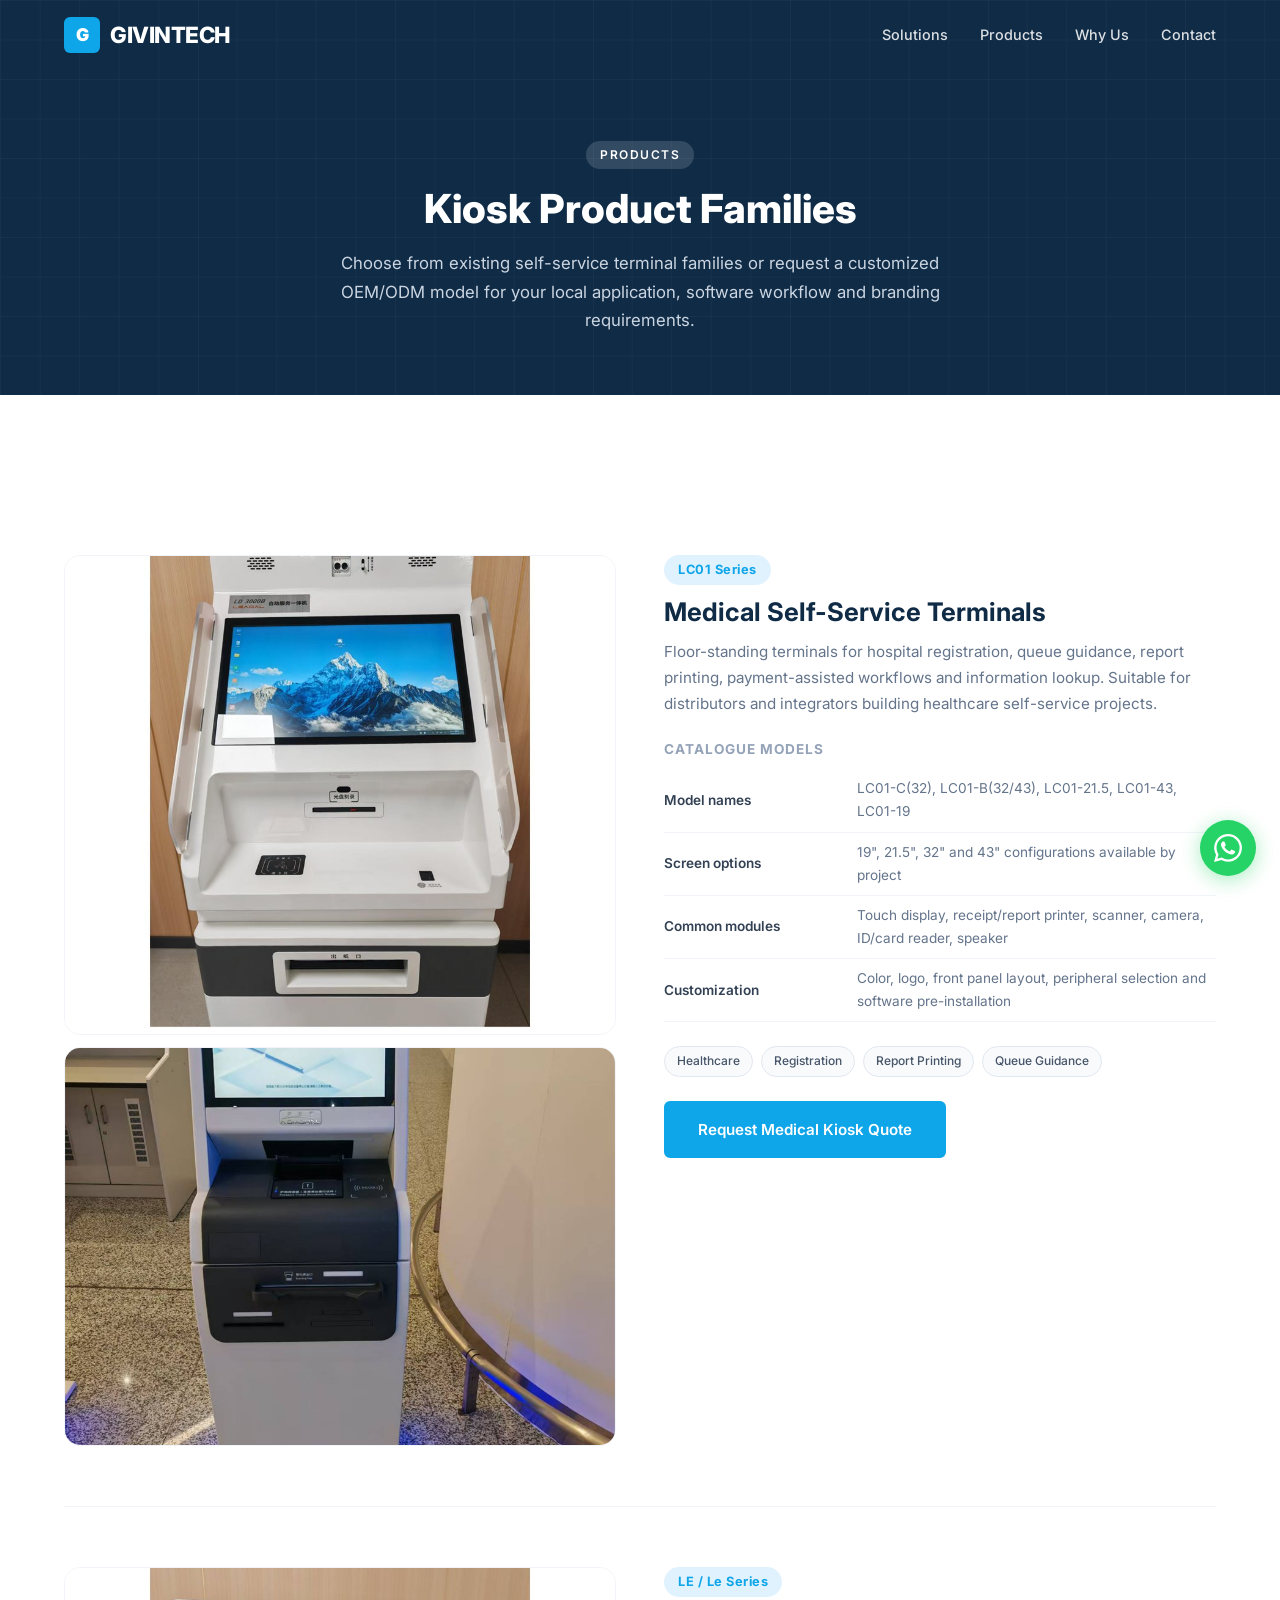
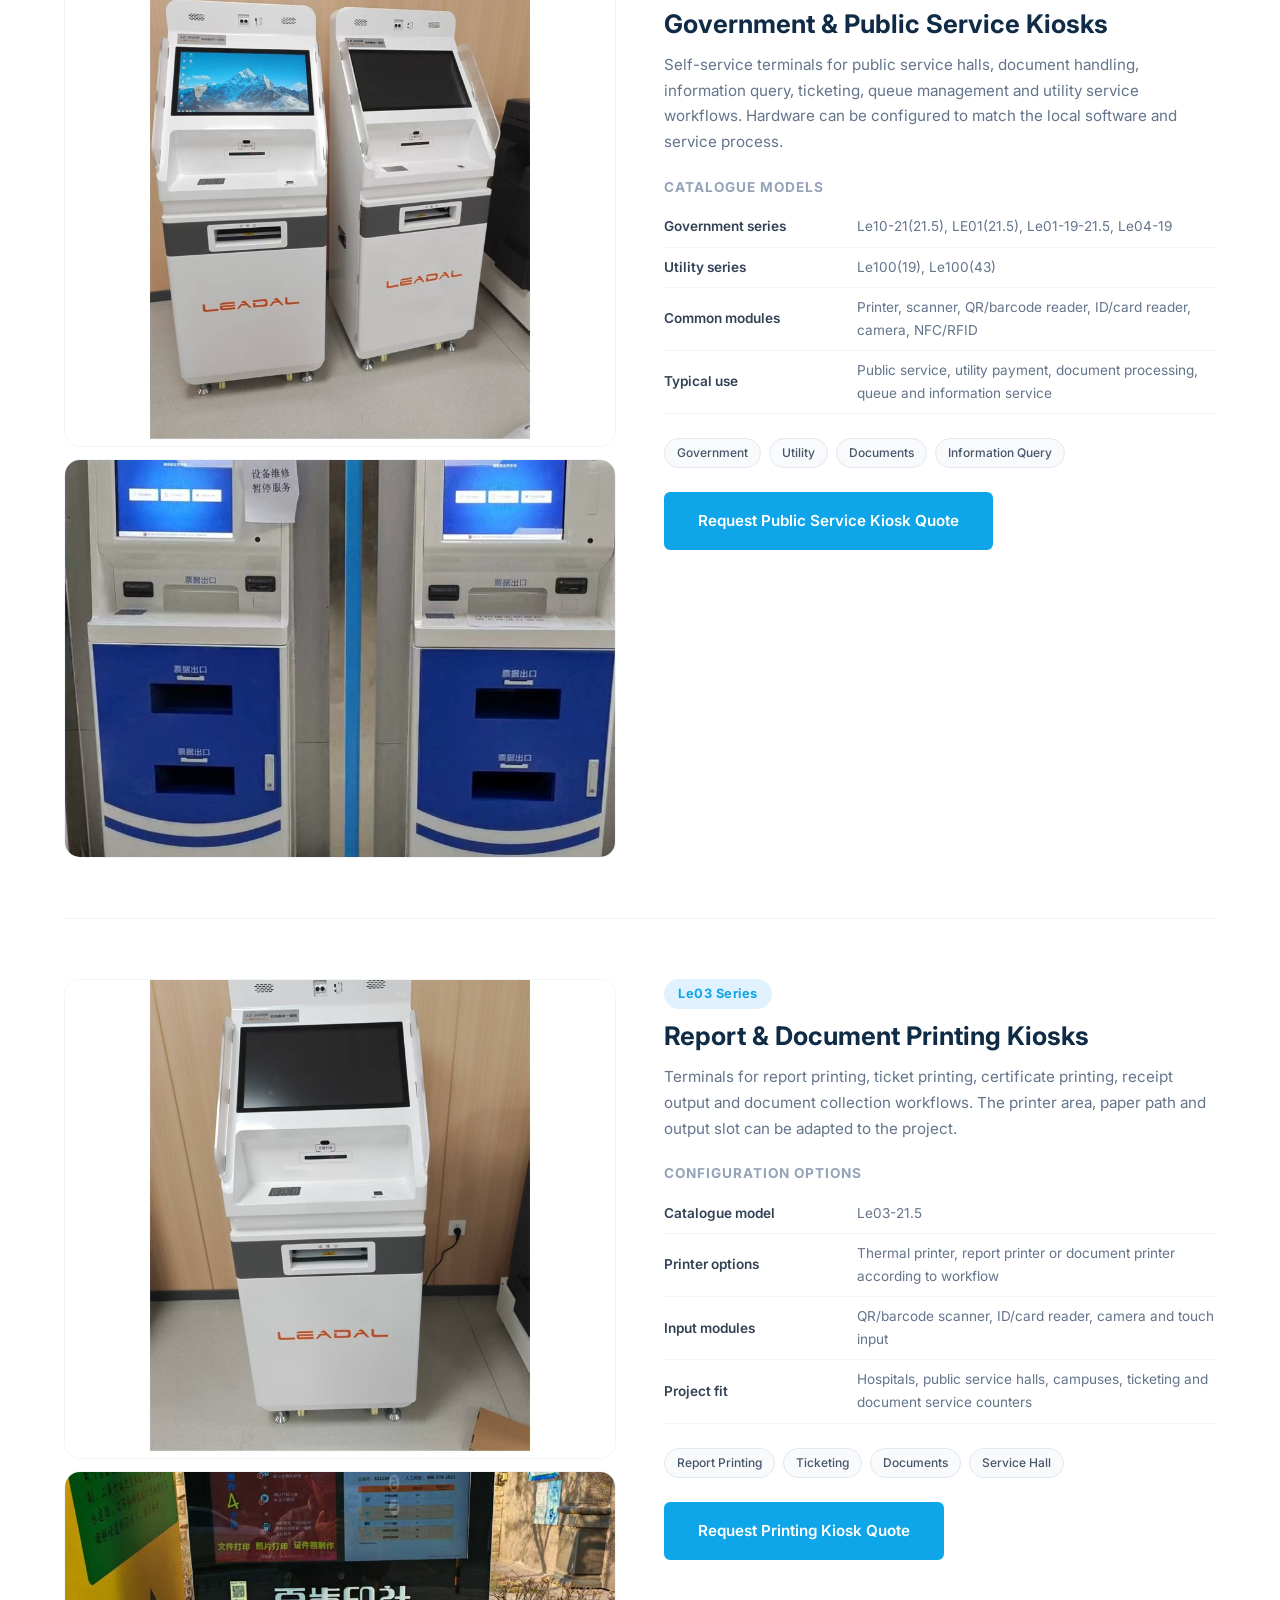
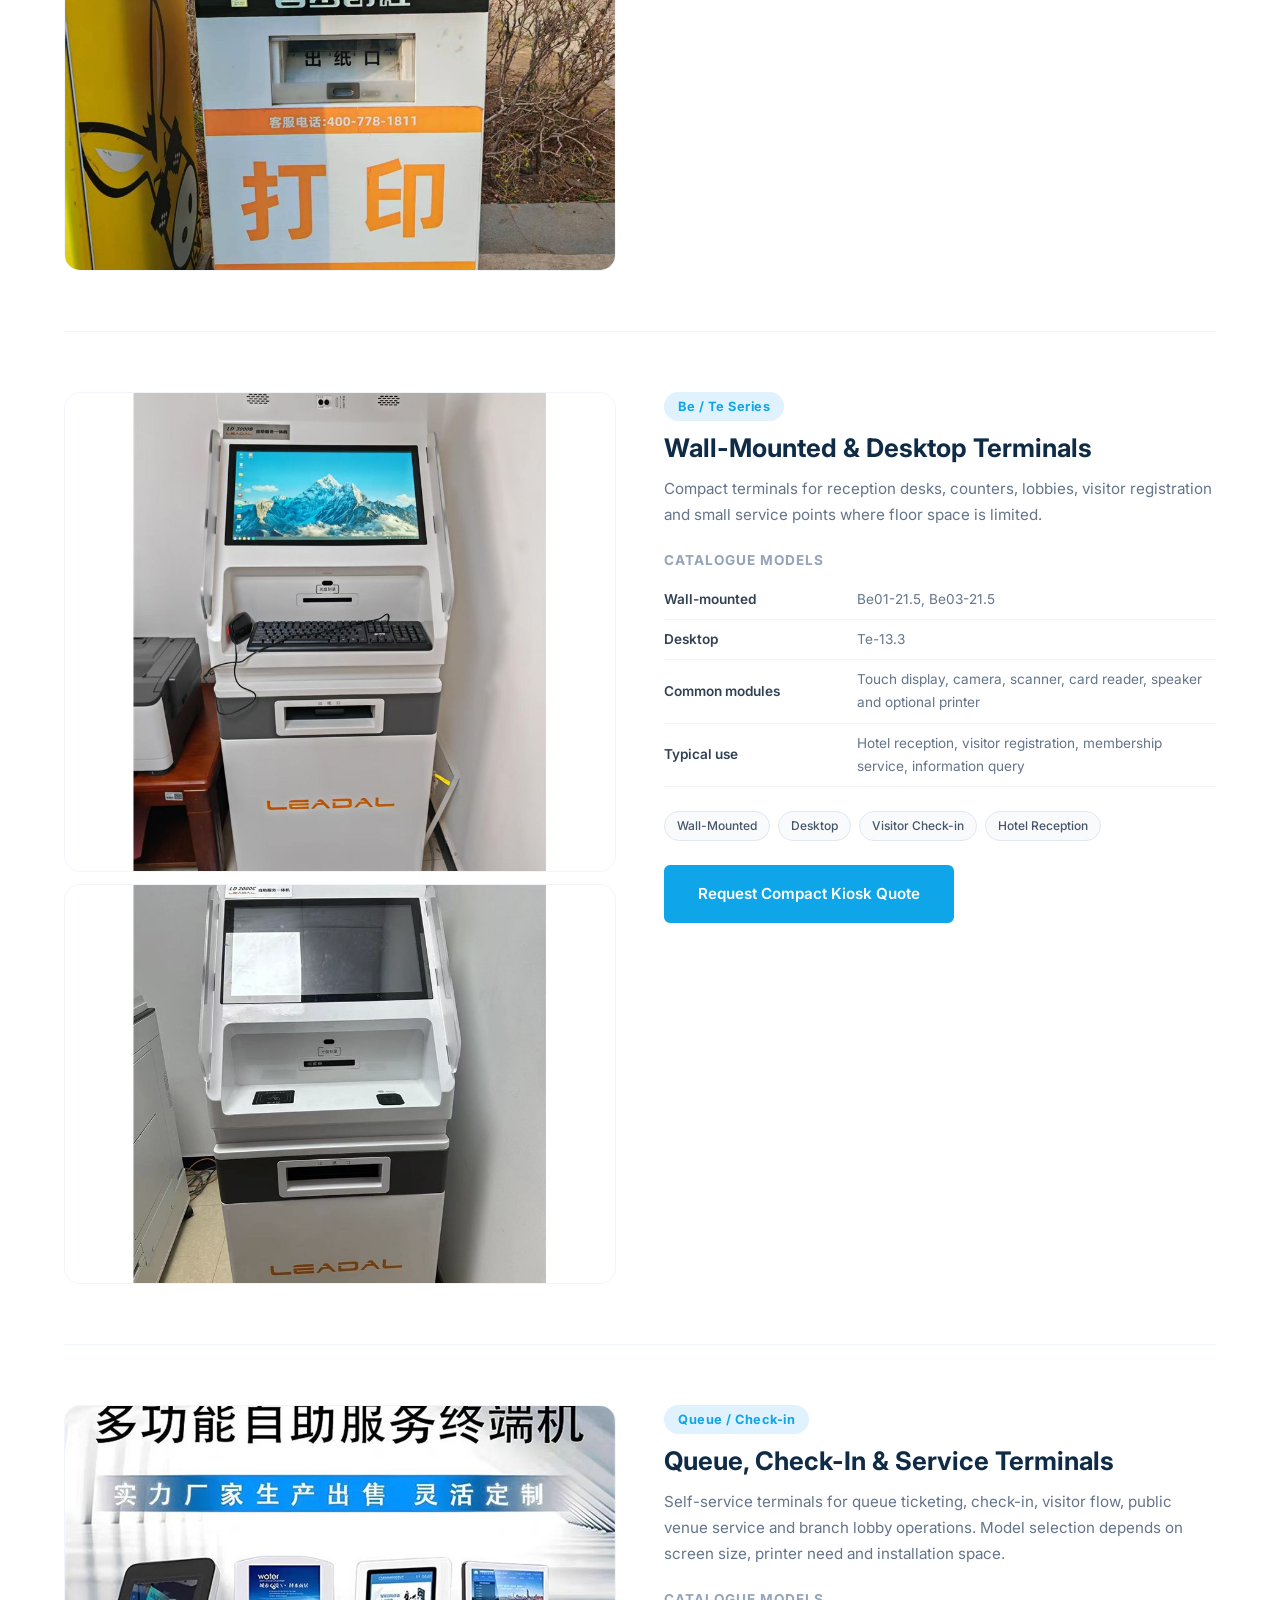
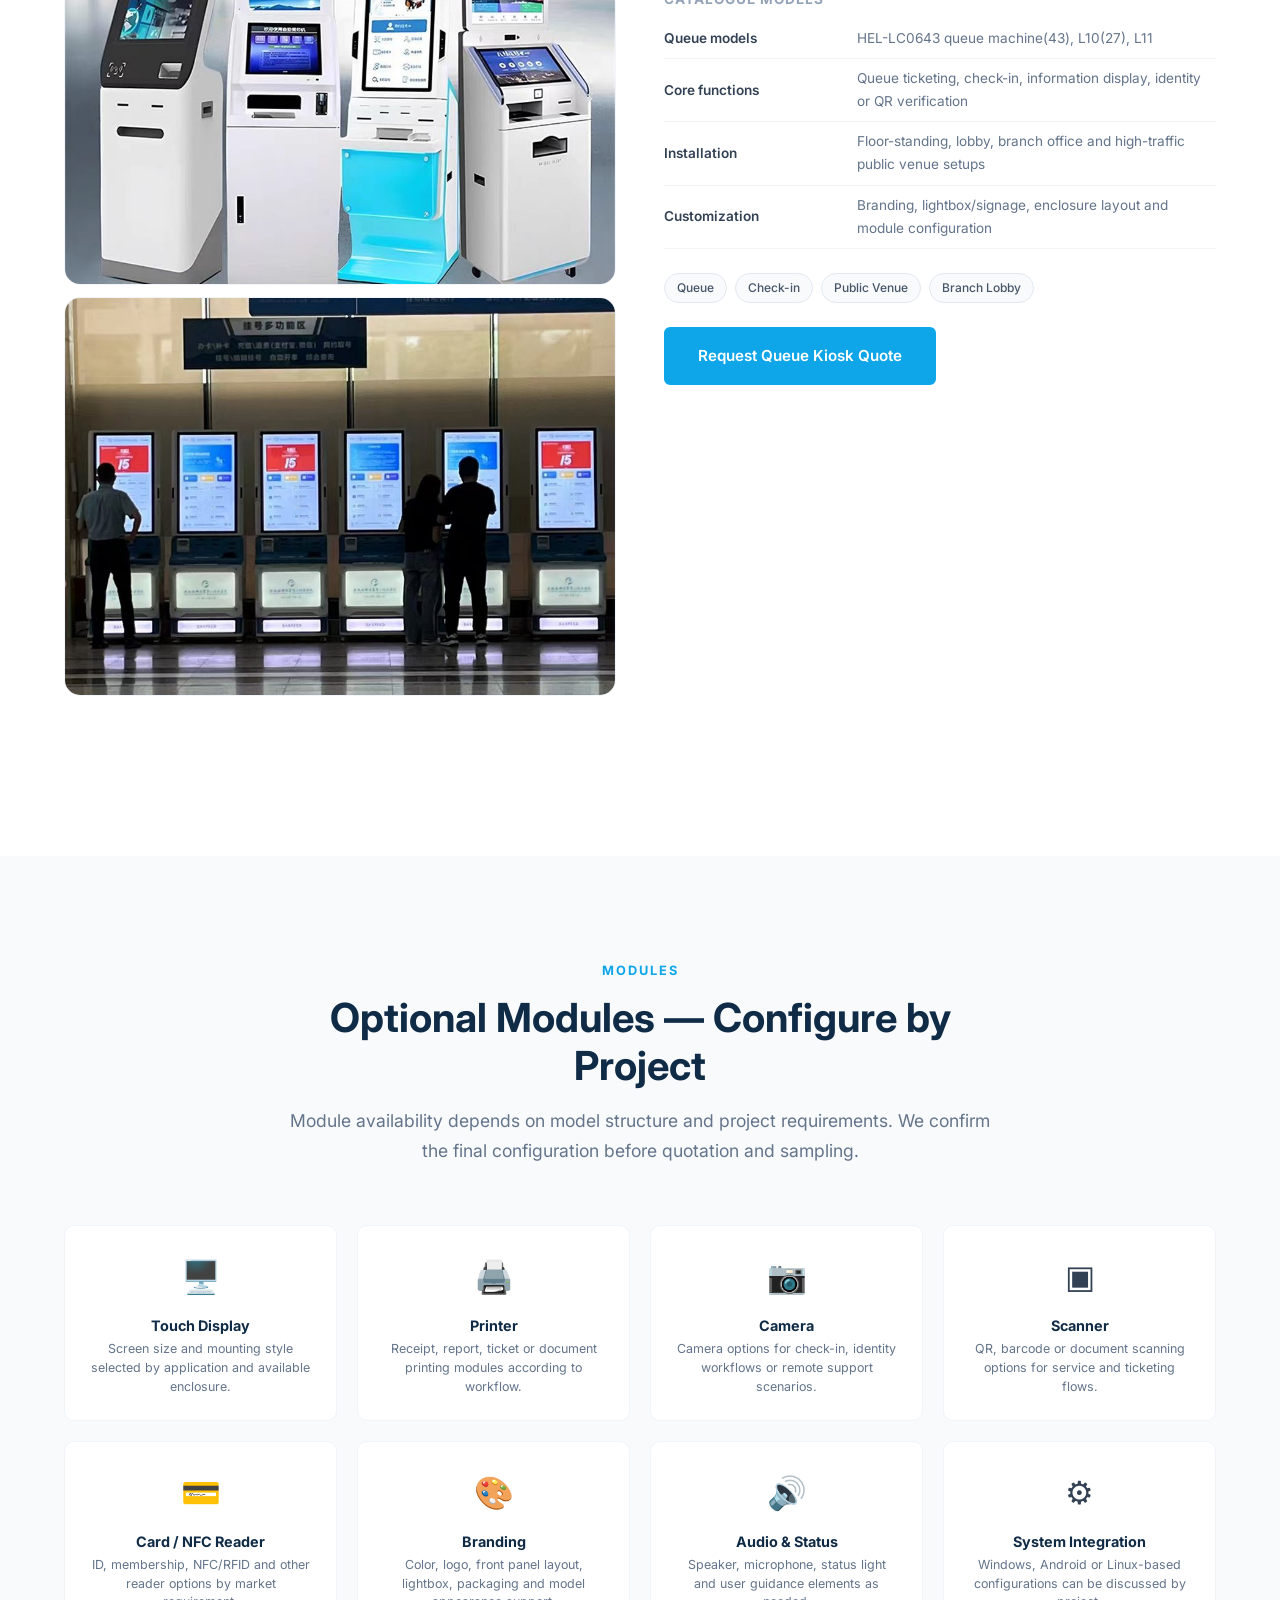
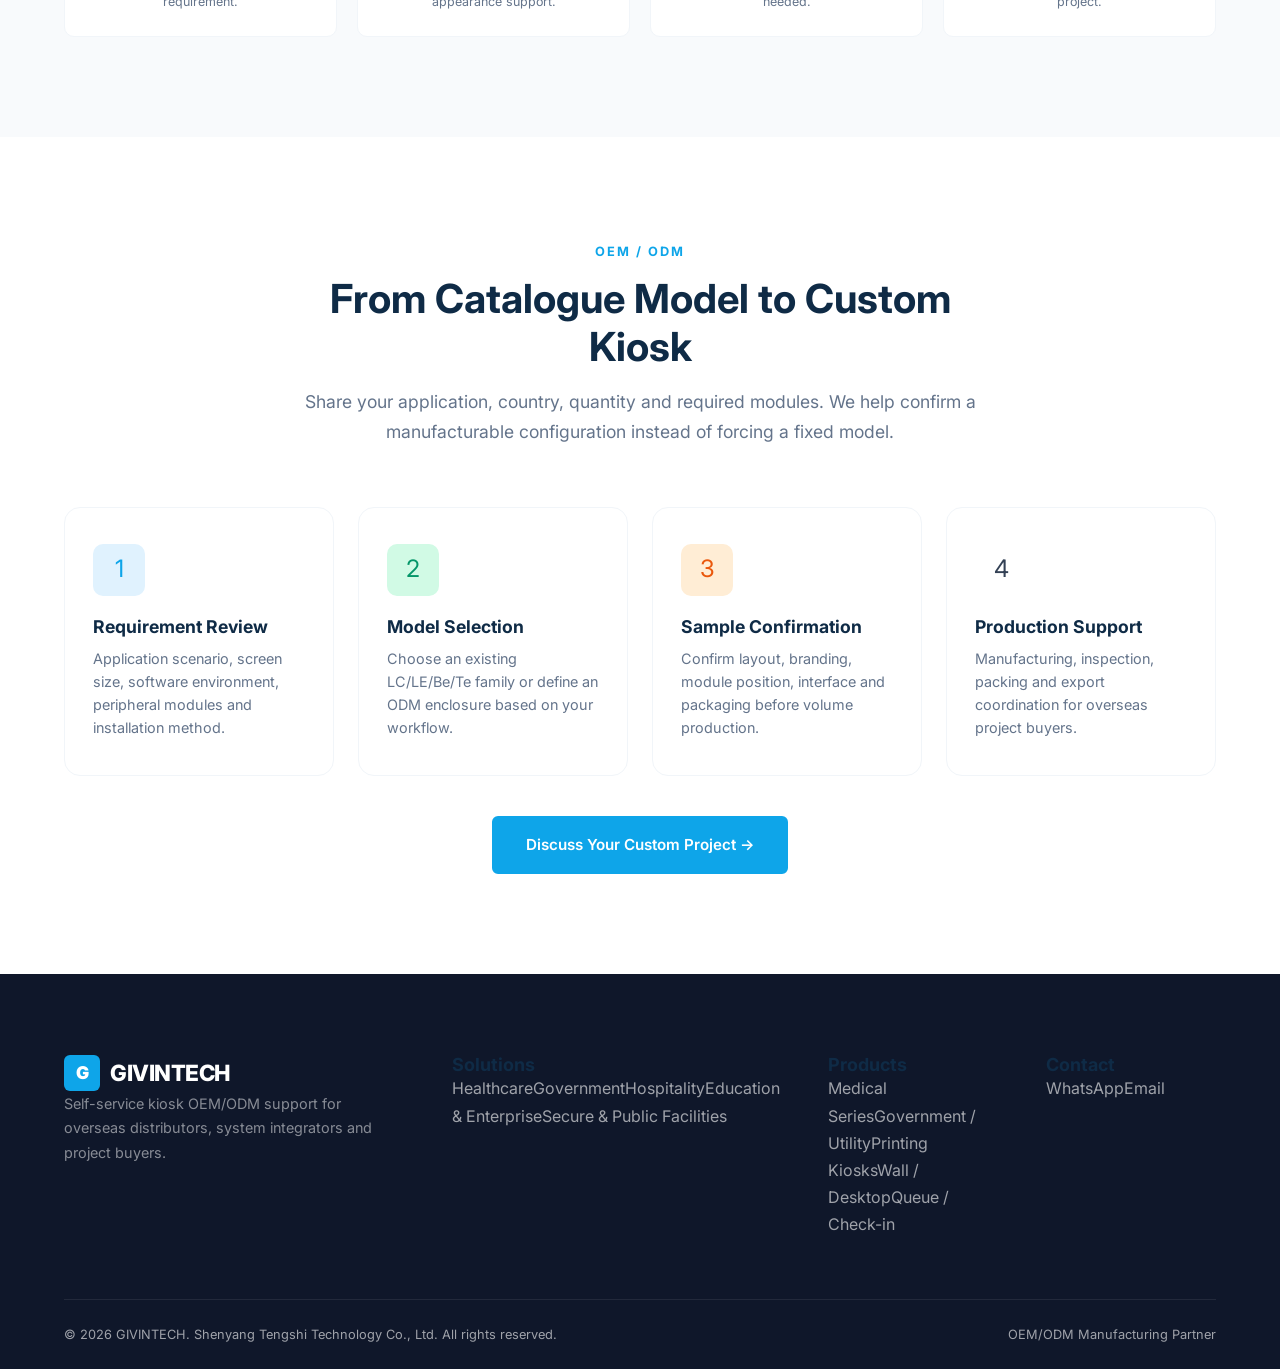
==== products.html @ 26c74320 "Revamp kiosk export website" ====
﻿<!DOCTYPE html>
<html lang="en">
<head>
  <meta charset="UTF-8">
  <meta name="viewport" content="width=device-width, initial-scale=1.0">
  <title>Products — Self-Service Kiosk OEM/ODM | GIVINTECH</title>
  <meta name="description" content="GIVINTECH self-service kiosk product families for medical, government service, hospitality, utility, wall-mounted, report printing, queue and desktop applications. OEM/ODM customization available.">
  <meta name="keywords" content="self-service kiosk manufacturer, OEM kiosk, ODM kiosk, medical kiosk, government kiosk, hotel kiosk, report printing kiosk, queue kiosk">
  <link rel="canonical" href="https://givintech.com/products.html">
  <link rel="preconnect" href="https://fonts.googleapis.com">
  <link rel="preconnect" href="https://fonts.gstatic.com" crossorigin>
  <link href="https://fonts.googleapis.com/css2?family=Inter:wght@400;500;600;700;800;900&display=swap" rel="stylesheet">
  <link rel="stylesheet" href="css/style.css">
  <link rel="icon" type="image/svg+xml" href="data:image/svg+xml,<svg xmlns='http://www.w3.org/2000/svg' viewBox='0 0 32 32'><rect width='32' height='32' rx='6' fill='%230ea5e9'/><text x='50%25' y='55%25' dominant-baseline='middle' text-anchor='middle' fill='white' font-family='Arial' font-weight='900' font-size='18'>G</text></svg>">
</head>
<body>

  <nav class="navbar scrolled">
    <div class="container">
      <a href="./" class="navbar-logo"><div class="logo-icon">G</div>GIVINTECH</a>
      <div class="navbar-menu">
        <a href="./#solutions">Solutions</a>
        <a href="./products.html" class="active">Products</a>
        <a href="./#why">Why Us</a>
        <a href="./#contact">Contact</a>
      </div>
      <div class="navbar-toggle"><span></span><span></span><span></span></div>
    </div>
  </nav>

  <section class="page-hero">
    <div class="container">
      <span class="label">Products</span>
      <h1>Kiosk Product Families</h1>
      <p>Choose from existing self-service terminal families or request a customized OEM/ODM model for your local application, software workflow and branding requirements.</p>
    </div>
  </section>

  <section class="section">
    <div class="container">

      <div class="product-detail" id="medical-series">
        <div class="product-detail-gallery">
          <img src="images/prepared/product-lc01-terminal.jpg" alt="LC01 medical self-service kiosk terminal">
          <img src="images/prepared/case-hospital-service.jpg" alt="Hospital self-service kiosk application">
        </div>
        <div class="product-detail-info">
          <div class="product-detail-model">LC01 Series</div>
          <h2>Medical Self-Service Terminals</h2>
          <p class="product-detail-desc">Floor-standing terminals for hospital registration, queue guidance, report printing, payment-assisted workflows and information lookup. Suitable for distributors and integrators building healthcare self-service projects.</p>
          <div class="product-detail-specs">
            <h4>Catalogue models</h4>
            <table><tbody>
              <tr><td>Model names</td><td>LC01-C(32), LC01-B(32/43), LC01-21.5, LC01-43, LC01-19</td></tr>
              <tr><td>Screen options</td><td>19", 21.5", 32" and 43" configurations available by project</td></tr>
              <tr><td>Common modules</td><td>Touch display, receipt/report printer, scanner, camera, ID/card reader, speaker</td></tr>
              <tr><td>Customization</td><td>Color, logo, front panel layout, peripheral selection and software pre-installation</td></tr>
            </tbody></table>
          </div>
          <div class="product-detail-tags"><span>Healthcare</span><span>Registration</span><span>Report Printing</span><span>Queue Guidance</span></div>
          <a href="./#contact" class="btn btn-primary">Request Medical Kiosk Quote</a>
        </div>
      </div>

      <div class="product-detail" id="government-series">
        <div class="product-detail-gallery">
          <img src="images/prepared/product-floor-kiosk-dual.jpg" alt="Government and public service kiosk terminals">
          <img src="images/prepared/case-public-service.jpg" alt="Public service self-service terminal">
        </div>
        <div class="product-detail-info">
          <div class="product-detail-model">LE / Le Series</div>
          <h2>Government & Public Service Kiosks</h2>
          <p class="product-detail-desc">Self-service terminals for public service halls, document handling, information query, ticketing, queue management and utility service workflows. Hardware can be configured to match the local software and service process.</p>
          <div class="product-detail-specs">
            <h4>Catalogue models</h4>
            <table><tbody>
              <tr><td>Government series</td><td>Le10-21(21.5), LE01(21.5), Le01-19-21.5, Le04-19</td></tr>
              <tr><td>Utility series</td><td>Le100(19), Le100(43)</td></tr>
              <tr><td>Common modules</td><td>Printer, scanner, QR/barcode reader, ID/card reader, camera, NFC/RFID</td></tr>
              <tr><td>Typical use</td><td>Public service, utility payment, document processing, queue and information service</td></tr>
            </tbody></table>
          </div>
          <div class="product-detail-tags"><span>Government</span><span>Utility</span><span>Documents</span><span>Information Query</span></div>
          <a href="./#contact" class="btn btn-primary">Request Public Service Kiosk Quote</a>
        </div>
      </div>

      <div class="product-detail" id="printing-series">
        <div class="product-detail-gallery">
          <img src="images/prepared/product-printer-terminal.jpg" alt="Report printing self-service terminal">
          <img src="images/prepared/case-printing-terminal.jpg" alt="Printing kiosk installed in service area">
        </div>
        <div class="product-detail-info">
          <div class="product-detail-model">Le03 Series</div>
          <h2>Report & Document Printing Kiosks</h2>
          <p class="product-detail-desc">Terminals for report printing, ticket printing, certificate printing, receipt output and document collection workflows. The printer area, paper path and output slot can be adapted to the project.</p>
          <div class="product-detail-specs">
            <h4>Configuration options</h4>
            <table><tbody>
              <tr><td>Catalogue model</td><td>Le03-21.5</td></tr>
              <tr><td>Printer options</td><td>Thermal printer, report printer or document printer according to workflow</td></tr>
              <tr><td>Input modules</td><td>QR/barcode scanner, ID/card reader, camera and touch input</td></tr>
              <tr><td>Project fit</td><td>Hospitals, public service halls, campuses, ticketing and document service counters</td></tr>
            </tbody></table>
          </div>
          <div class="product-detail-tags"><span>Report Printing</span><span>Ticketing</span><span>Documents</span><span>Service Hall</span></div>
          <a href="./#contact" class="btn btn-primary">Request Printing Kiosk Quote</a>
        </div>
      </div>

      <div class="product-detail" id="wall-desktop-series">
        <div class="product-detail-gallery">
          <img src="images/prepared/product-counter-service.jpg" alt="Countertop self-service kiosk terminal">
          <img src="images/prepared/product-desktop-kiosk.jpg" alt="Desktop self-service kiosk terminal">
        </div>
        <div class="product-detail-info">
          <div class="product-detail-model">Be / Te Series</div>
          <h2>Wall-Mounted & Desktop Terminals</h2>
          <p class="product-detail-desc">Compact terminals for reception desks, counters, lobbies, visitor registration and small service points where floor space is limited.</p>
          <div class="product-detail-specs">
            <h4>Catalogue models</h4>
            <table><tbody>
              <tr><td>Wall-mounted</td><td>Be01-21.5, Be03-21.5</td></tr>
              <tr><td>Desktop</td><td>Te-13.3</td></tr>
              <tr><td>Common modules</td><td>Touch display, camera, scanner, card reader, speaker and optional printer</td></tr>
              <tr><td>Typical use</td><td>Hotel reception, visitor registration, membership service, information query</td></tr>
            </tbody></table>
          </div>
          <div class="product-detail-tags"><span>Wall-Mounted</span><span>Desktop</span><span>Visitor Check-in</span><span>Hotel Reception</span></div>
          <a href="./#contact" class="btn btn-primary">Request Compact Kiosk Quote</a>
        </div>
      </div>

      <div class="product-detail" id="queue-series">
        <div class="product-detail-gallery">
          <img src="images/prepared/product-service-terminal-lineup.jpg" alt="Queue and check-in kiosk lineup">
          <img src="images/prepared/case-station-kiosks.jpg" alt="Multiple kiosks installed in public venue">
        </div>
        <div class="product-detail-info">
          <div class="product-detail-model">Queue / Check-in</div>
          <h2>Queue, Check-In & Service Terminals</h2>
          <p class="product-detail-desc">Self-service terminals for queue ticketing, check-in, visitor flow, public venue service and branch lobby operations. Model selection depends on screen size, printer need and installation space.</p>
          <div class="product-detail-specs">
            <h4>Catalogue models</h4>
            <table><tbody>
              <tr><td>Queue models</td><td>HEL-LC0643 queue machine(43), L10(27), L11</td></tr>
              <tr><td>Core functions</td><td>Queue ticketing, check-in, information display, identity or QR verification</td></tr>
              <tr><td>Installation</td><td>Floor-standing, lobby, branch office and high-traffic public venue setups</td></tr>
              <tr><td>Customization</td><td>Branding, lightbox/signage, enclosure layout and module configuration</td></tr>
            </tbody></table>
          </div>
          <div class="product-detail-tags"><span>Queue</span><span>Check-in</span><span>Public Venue</span><span>Branch Lobby</span></div>
          <a href="./#contact" class="btn btn-primary">Request Queue Kiosk Quote</a>
        </div>
      </div>

    </div>
  </section>

  <section class="section" style="background: var(--gray-50);">
    <div class="container">
      <div class="section-header">
        <span class="label">Modules</span>
        <h2>Optional Modules — Configure by Project</h2>
        <p>Module availability depends on model structure and project requirements. We confirm the final configuration before quotation and sampling.</p>
      </div>
      <div class="module-grid">
        <div class="module-card"><div class="module-card-icon">🖥️</div><h4>Touch Display</h4><p>Screen size and mounting style selected by application and available enclosure.</p></div>
        <div class="module-card"><div class="module-card-icon">🖨️</div><h4>Printer</h4><p>Receipt, report, ticket or document printing modules according to workflow.</p></div>
        <div class="module-card"><div class="module-card-icon">📷</div><h4>Camera</h4><p>Camera options for check-in, identity workflows or remote support scenarios.</p></div>
        <div class="module-card"><div class="module-card-icon">▣</div><h4>Scanner</h4><p>QR, barcode or document scanning options for service and ticketing flows.</p></div>
        <div class="module-card"><div class="module-card-icon">💳</div><h4>Card / NFC Reader</h4><p>ID, membership, NFC/RFID and other reader options by market requirement.</p></div>
        <div class="module-card"><div class="module-card-icon">🎨</div><h4>Branding</h4><p>Color, logo, front panel layout, lightbox, packaging and model appearance support.</p></div>
        <div class="module-card"><div class="module-card-icon">🔊</div><h4>Audio & Status</h4><p>Speaker, microphone, status light and user guidance elements as needed.</p></div>
        <div class="module-card"><div class="module-card-icon">⚙</div><h4>System Integration</h4><p>Windows, Android or Linux-based configurations can be discussed by project.</p></div>
      </div>
    </div>
  </section>

  <section class="section">
    <div class="container">
      <div class="section-header">
        <span class="label">OEM / ODM</span>
        <h2>From Catalogue Model to Custom Kiosk</h2>
        <p>Share your application, country, quantity and required modules. We help confirm a manufacturable configuration instead of forcing a fixed model.</p>
      </div>
      <div class="features-grid">
        <div class="feature-card"><div class="feature-icon blue">1</div><h3>Requirement Review</h3><p>Application scenario, screen size, software environment, peripheral modules and installation method.</p></div>
        <div class="feature-card"><div class="feature-icon green">2</div><h3>Model Selection</h3><p>Choose an existing LC/LE/Be/Te family or define an ODM enclosure based on your workflow.</p></div>
        <div class="feature-card"><div class="feature-icon orange">3</div><h3>Sample Confirmation</h3><p>Confirm layout, branding, module position, interface and packaging before volume production.</p></div>
        <div class="feature-card"><div class="feature-icon red">4</div><h3>Production Support</h3><p>Manufacturing, inspection, packing and export coordination for overseas project buyers.</p></div>
      </div>
      <div class="text-center mt-40"><a href="./#contact" class="btn btn-primary">Discuss Your Custom Project →</a></div>
    </div>
  </section>

  <footer class="footer">
    <div class="container">
      <div class="footer-grid">
        <div class="footer-brand"><div class="navbar-logo"><div class="logo-icon">G</div>GIVINTECH</div><p>Self-service kiosk OEM/ODM support for overseas distributors, system integrators and project buyers.</p></div>
        <div class="footer-links"><h4>Solutions</h4><a href="solutions/healthcare.html">Healthcare</a><a href="solutions/government.html">Government</a><a href="solutions/hospitality.html">Hospitality</a><a href="solutions/education-enterprise.html">Education & Enterprise</a><a href="solutions/defense.html">Secure & Public Facilities</a></div>
        <div class="footer-links"><h4>Products</h4><a href="products.html#medical-series">Medical Series</a><a href="products.html#government-series">Government / Utility</a><a href="products.html#printing-series">Printing Kiosks</a><a href="products.html#wall-desktop-series">Wall / Desktop</a><a href="products.html#queue-series">Queue / Check-in</a></div>
        <div class="footer-links"><h4>Contact</h4><a href="https://wa.me/8615553874668" target="_blank">WhatsApp</a><a href="mailto:sales@givintech.com">Email</a></div>
      </div>
      <div class="footer-bottom"><span>© 2026 GIVINTECH. Shenyang Tengshi Technology Co., Ltd. All rights reserved.</span><span>OEM/ODM Manufacturing Partner</span></div>
    </div>
  </footer>

  <a href="https://wa.me/8615553874668" target="_blank" class="whatsapp-float" aria-label="Chat on WhatsApp"><svg viewBox="0 0 24 24"><path d="M17.472 14.382c-.297-.149-1.758-.867-2.03-.967-.273-.099-.471-.148-.67.15-.197.297-.767.966-.94 1.164-.173.199-.347.223-.644.075-.297-.15-1.255-.463-2.39-1.475-.883-.788-1.48-1.761-1.653-2.059-.173-.297-.018-.458.13-.606.134-.133.298-.347.446-.52.149-.174.198-.298.298-.497.099-.198.05-.371-.025-.52-.075-.149-.669-1.612-.916-2.207-.242-.579-.487-.5-.669-.51-.173-.008-.371-.01-.57-.01-.198 0-.52.074-.792.372-.272.297-1.04 1.016-1.04 2.479 0 1.462 1.065 2.875 1.213 3.074.149.198 2.096 3.2 5.077 4.487.709.306 1.262.489 1.694.625.712.227 1.36.195 1.871.118.571-.085 1.758-.719 2.006-1.413.248-.694.248-1.289.173-1.413-.074-.124-.272-.198-.57-.347m-5.421 7.403h-.004a9.87 9.87 0 01-5.031-1.378l-.361-.214-3.741.982.998-3.648-.235-.374a9.86 9.86 0 01-1.51-5.26c.001-5.45 4.436-9.884 9.888-9.884 2.64 0 5.122 1.03 6.988 2.898a9.825 9.825 0 012.893 6.994c-.003 5.45-4.437 9.884-9.885 9.884m8.413-18.297A11.815 11.815 0 0012.05 0C5.495 0 .16 5.335.157 11.892c0 2.096.547 4.142 1.588 5.945L.057 24l6.305-1.654a11.882 11.882 0 005.683 1.448h.005c6.554 0 11.89-5.335 11.893-11.893a11.821 11.821 0 00-3.48-8.413z"/></svg></a>
  <script src="js/main.js"></script>
</body>
</html>
---- css/style.css ----
﻿/* ============================================
   GIVINTECH — Global Self-Service Solutions
   Design System & Styles
   ============================================ */

/* --- CSS Variables --- */
:root {
  /* Colors */
  --primary: #0f2b46;
  --primary-light: #1a3d5c;
  --primary-dark: #091c2e;
  --accent: #0ea5e9;
  --accent-hover: #0284c7;
  --accent-light: #e0f2fe;
  --success: #10b981;
  --warning: #f59e0b;
  --white: #ffffff;
  --gray-50: #f8fafc;
  --gray-100: #f1f5f9;
  --gray-200: #e2e8f0;
  --gray-300: #cbd5e1;
  --gray-400: #94a3b8;
  --gray-500: #64748b;
  --gray-600: #475569;
  --gray-700: #334155;
  --gray-800: #1e293b;
  --gray-900: #0f172a;

  /* Typography */
  --font-sans: 'Inter', -apple-system, BlinkMacSystemFont, 'Segoe UI', Roboto, sans-serif;
  --font-display: 'Inter', -apple-system, BlinkMacSystemFont, 'Segoe UI', Roboto, sans-serif;

  /* Spacing */
  --section-padding: 100px 0;
  --container-max: 1200px;
  --container-padding: 0 24px;

  /* Transitions */
  --transition: all 0.3s ease;
  --transition-slow: all 0.5s ease;

  /* Shadows */
  --shadow-sm: 0 1px 2px rgba(0,0,0,0.05);
  --shadow-md: 0 4px 6px -1px rgba(0,0,0,0.1), 0 2px 4px -2px rgba(0,0,0,0.1);
  --shadow-lg: 0 10px 15px -3px rgba(0,0,0,0.1), 0 4px 6px -4px rgba(0,0,0,0.1);
  --shadow-xl: 0 20px 25px -5px rgba(0,0,0,0.1), 0 8px 10px -6px rgba(0,0,0,0.1);

  /* Border Radius */
  --radius-sm: 6px;
  --radius-md: 10px;
  --radius-lg: 16px;
  --radius-xl: 24px;
}

/* --- Reset & Base --- */
*, *::before, *::after {
  margin: 0;
  padding: 0;
  box-sizing: border-box;
}

html {
  scroll-behavior: smooth;
  font-size: 16px;
}

body {
  font-family: var(--font-sans);
  color: var(--gray-700);
  line-height: 1.7;
  background: var(--white);
  -webkit-font-smoothing: antialiased;
  -moz-osx-font-smoothing: grayscale;
}

img {
  max-width: 100%;
  height: auto;
  display: block;
}

a {
  text-decoration: none;
  color: inherit;
  transition: var(--transition);
}

ul, ol {
  list-style: none;
}

/* --- Typography --- */
h1, h2, h3, h4, h5, h6 {
  font-family: var(--font-display);
  color: var(--primary);
  line-height: 1.2;
  font-weight: 700;
}

h1 { font-size: clamp(2.2rem, 5vw, 3.5rem); }
h2 { font-size: clamp(1.8rem, 3.5vw, 2.5rem); }
h3 { font-size: clamp(1.2rem, 2vw, 1.5rem); }
h4 { font-size: 1.125rem; }

p {
  margin-bottom: 1rem;
  color: var(--gray-600);
}

/* --- Layout --- */
.container {
  max-width: var(--container-max);
  margin: 0 auto;
  padding: var(--container-padding);
}

.section {
  padding: var(--section-padding);
}

.section-header {
  text-align: center;
  max-width: 700px;
  margin: 0 auto 60px;
}

.section-header .label {
  display: inline-block;
  font-size: 0.8rem;
  font-weight: 700;
  text-transform: uppercase;
  letter-spacing: 2px;
  color: var(--accent);
  margin-bottom: 12px;
}

.section-header h2 {
  margin-bottom: 16px;
}

.section-header p {
  font-size: 1.1rem;
  color: var(--gray-500);
}

/* --- Buttons --- */
.btn {
  display: inline-flex;
  align-items: center;
  gap: 8px;
  padding: 14px 32px;
  font-size: 0.95rem;
  font-weight: 600;
  border-radius: var(--radius-sm);
  border: 2px solid transparent;
  cursor: pointer;
  transition: var(--transition);
  text-decoration: none;
  white-space: nowrap;
}

.btn-primary {
  background: var(--accent);
  color: var(--white);
  border-color: var(--accent);
}

.btn-primary:hover {
  background: var(--accent-hover);
  border-color: var(--accent-hover);
  transform: translateY(-2px);
  box-shadow: 0 8px 25px rgba(14, 165, 233, 0.35);
}

.btn-outline {
  background: transparent;
  color: var(--white);
  border-color: rgba(255,255,255,0.4);
}

.btn-outline:hover {
  background: var(--white);
  color: var(--primary);
  border-color: var(--white);
  transform: translateY(-2px);
}

.btn-outline-dark {
  background: transparent;
  color: var(--primary);
  border-color: var(--gray-300);
}

.btn-outline-dark:hover {
  background: var(--primary);
  color: var(--white);
  border-color: var(--primary);
  transform: translateY(-2px);
}

.btn-sm {
  padding: 10px 24px;
  font-size: 0.875rem;
}

/* --- Navigation --- */
.navbar {
  position: fixed;
  top: 0;
  left: 0;
  right: 0;
  z-index: 1000;
  padding: 16px 0;
  transition: var(--transition);
}

.navbar.scrolled {
  background: rgba(255,255,255,0.97);
  backdrop-filter: blur(20px);
  box-shadow: var(--shadow-md);
  padding: 10px 0;
}

.navbar .container {
  display: flex;
  align-items: center;
  justify-content: space-between;
}

.navbar-logo {
  display: flex;
  align-items: center;
  gap: 10px;
  font-size: 1.4rem;
  font-weight: 800;
  color: var(--white);
  letter-spacing: -0.5px;
}

.navbar.scrolled .navbar-logo {
  color: var(--primary);
}

.navbar-logo .logo-icon {
  width: 36px;
  height: 36px;
  background: var(--accent);
  border-radius: var(--radius-sm);
  display: flex;
  align-items: center;
  justify-content: center;
  font-size: 1.1rem;
  color: var(--white);
  font-weight: 900;
}

.navbar-menu {
  display: flex;
  align-items: center;
  gap: 32px;
}

.navbar-menu a {
  font-size: 0.9rem;
  font-weight: 500;
  color: rgba(255,255,255,0.85);
  position: relative;
}

.navbar.scrolled .navbar-menu a {
  color: var(--gray-600);
}

.navbar-menu a:hover {
  color: var(--white);
}

.navbar.scrolled .navbar-menu a:hover {
  color: var(--accent);
}

.navbar-menu a::after {
  content: '';
  position: absolute;
  bottom: -4px;
  left: 0;
  width: 0;
  height: 2px;
  background: var(--accent);
  transition: var(--transition);
}

.navbar-menu a:hover::after {
  width: 100%;
}

/* Dropdown */
.navbar-dropdown {
  position: relative;
}

.navbar-dropdown-toggle {
  display: flex;
  align-items: center;
  gap: 4px;
  cursor: pointer;
}

.navbar-dropdown-toggle svg {
  width: 14px;
  height: 14px;
  transition: var(--transition);
}

.navbar-dropdown:hover .navbar-dropdown-toggle svg {
  transform: rotate(180deg);
}

.navbar-dropdown-menu {
  position: absolute;
  top: 100%;
  left: 50%;
  transform: translateX(-50%) translateY(10px);
  min-width: 240px;
  background: var(--white);
  border-radius: var(--radius-md);
  box-shadow: var(--shadow-xl);
  padding: 12px;
  opacity: 0;
  visibility: hidden;
  transition: var(--transition);
}

.navbar-dropdown:hover .navbar-dropdown-menu {
  opacity: 1;
  visibility: visible;
  transform: translateX(-50%) translateY(0);
}

.navbar-dropdown-menu a {
  display: block;
  padding: 10px 16px;
  color: var(--gray-700) !important;
  border-radius: var(--radius-sm);
  font-size: 0.875rem;
}

.navbar-dropdown-menu a:hover {
  background: var(--accent-light);
  color: var(--accent) !important;
}

.navbar-dropdown-menu a::after {
  display: none;
}

.navbar-cta {
  padding: 10px 24px;
  background: var(--accent);
  color: var(--white) !important;
  border-radius: var(--radius-sm);
  font-weight: 600;
  font-size: 0.875rem;
}

.navbar-cta:hover {
  background: var(--accent-hover);
  transform: translateY(-1px);
}

.navbar-cta::after {
  display: none !important;
}

/* Mobile Menu Toggle */
.navbar-toggle {
  display: none;
  flex-direction: column;
  gap: 5px;
  cursor: pointer;
  padding: 4px;
}

.navbar-toggle span {
  width: 24px;
  height: 2px;
  background: var(--white);
  border-radius: 2px;
  transition: var(--transition);
}

.navbar.scrolled .navbar-toggle span {
  background: var(--primary);
}

/* --- Hero Section --- */
.hero {
  position: relative;
  min-height: 100vh;
  display: flex;
  align-items: center;
  background: linear-gradient(135deg, var(--primary-dark) 0%, var(--primary) 50%, var(--primary-light) 100%);
  overflow: hidden;
}

.hero::before {
  content: '';
  position: absolute;
  top: 0;
  left: 0;
  right: 0;
  bottom: 0;
  background: url('data:image/svg+xml,<svg xmlns="http://www.w3.org/2000/svg" viewBox="0 0 100 100"><defs><pattern id="grid" width="10" height="10" patternUnits="userSpaceOnUse"><path d="M 10 0 L 0 0 0 10" fill="none" stroke="rgba(255,255,255,0.03)" stroke-width="0.5"/></pattern></defs><rect width="100" height="100" fill="url(%23grid)"/></svg>');
  opacity: 0.5;
}

.hero::after {
  content: '';
  position: absolute;
  bottom: -2px;
  left: 0;
  right: 0;
  height: 120px;
  background: linear-gradient(to top, var(--white), transparent);
}

.hero .container {
  position: relative;
  z-index: 2;
  display: grid;
  grid-template-columns: 1fr 1fr;
  gap: 60px;
  align-items: center;
  padding-top: 100px;
  padding-bottom: 80px;
}

.hero-content {
  max-width: 600px;
}

.hero-badge {
  display: inline-flex;
  align-items: center;
  gap: 8px;
  padding: 8px 16px;
  background: rgba(14, 165, 233, 0.15);
  border: 1px solid rgba(14, 165, 233, 0.3);
  border-radius: 50px;
  color: var(--accent);
  font-size: 0.8rem;
  font-weight: 600;
  margin-bottom: 24px;
  letter-spacing: 0.5px;
}

.hero-badge svg {
  width: 16px;
  height: 16px;
}

.hero h1 {
  color: var(--white);
  margin-bottom: 20px;
  letter-spacing: -1px;
}

.hero h1 .highlight {
  background: linear-gradient(135deg, var(--accent), #38bdf8);
  -webkit-background-clip: text;
  -webkit-text-fill-color: transparent;
  background-clip: text;
}

.hero-description {
  font-size: 1.15rem;
  color: rgba(255,255,255,0.7);
  margin-bottom: 36px;
  line-height: 1.8;
}

.hero-buttons {
  display: flex;
  gap: 16px;
  flex-wrap: wrap;
}

.hero-stats {
  display: flex;
  gap: 40px;
  margin-top: 48px;
  padding-top: 32px;
  border-top: 1px solid rgba(255,255,255,0.1);
}

.hero-stat h3 {
  color: var(--white);
  font-size: 2rem;
  margin-bottom: 4px;
}

.hero-stat p {
  color: rgba(255,255,255,0.5);
  font-size: 0.85rem;
  margin: 0;
}

.hero-visual {
  position: relative;
  display: flex;
  justify-content: center;
}

.hero-image-wrapper {
  position: relative;
  width: 100%;
  max-width: 520px;
  border-radius: var(--radius-xl);
  overflow: hidden;
  box-shadow: 0 40px 80px rgba(0,0,0,0.3);
}

.hero-image-wrapper img {
  width: 100%;
  height: 400px;
  object-fit: cover;
}

.hero-float-card {
  position: absolute;
  background: rgba(255,255,255,0.95);
  backdrop-filter: blur(20px);
  border-radius: var(--radius-md);
  padding: 16px 20px;
  box-shadow: var(--shadow-lg);
  animation: float 6s ease-in-out infinite;
}

.hero-float-card.card-1 {
  bottom: -20px;
  left: -30px;
  animation-delay: 0s;
}

.hero-float-card.card-2 {
  top: 20px;
  right: -20px;
  animation-delay: 2s;
}

.hero-float-card .card-icon {
  width: 36px;
  height: 36px;
  border-radius: var(--radius-sm);
  display: flex;
  align-items: center;
  justify-content: center;
  margin-bottom: 8px;
  font-size: 1.1rem;
}

.hero-float-card .card-icon.blue { background: var(--accent-light); }
.hero-float-card .card-icon.green { background: #d1fae5; }

.hero-float-card h4 {
  font-size: 0.85rem;
  color: var(--gray-800);
  margin-bottom: 2px;
}

.hero-float-card p {
  font-size: 0.75rem;
  color: var(--gray-500);
  margin: 0;
}

@keyframes float {
  0%, 100% { transform: translateY(0); }
  50% { transform: translateY(-10px); }
}

/* --- Trust Bar --- */
.trust-bar {
  padding: 40px 0;
  background: var(--gray-50);
  border-bottom: 1px solid var(--gray-100);
}

.trust-bar .container {
  display: flex;
  align-items: center;
  justify-content: center;
  gap: 48px;
  flex-wrap: wrap;
}

.trust-bar-text {
  font-size: 0.85rem;
  color: var(--gray-500);
  font-weight: 500;
  white-space: nowrap;
}

.trust-bar-items {
  display: flex;
  align-items: center;
  gap: 36px;
  flex-wrap: wrap;
}

.trust-item {
  display: flex;
  align-items: center;
  gap: 8px;
  font-size: 0.9rem;
  font-weight: 600;
  color: var(--gray-400);
}

.trust-item svg {
  width: 24px;
  height: 24px;
  opacity: 0.5;
}

/* --- Features / Value Props --- */
.features-grid {
  display: grid;
  grid-template-columns: repeat(4, 1fr);
  gap: 24px;
}

.feature-card {
  padding: 36px 28px;
  background: var(--white);
  border: 1px solid var(--gray-100);
  border-radius: var(--radius-lg);
  transition: var(--transition);
  position: relative;
  overflow: hidden;
}

.feature-card::before {
  content: '';
  position: absolute;
  top: 0;
  left: 0;
  right: 0;
  height: 3px;
  background: var(--accent);
  transform: scaleX(0);
  transition: var(--transition);
}

.feature-card:hover {
  border-color: var(--accent-light);
  box-shadow: var(--shadow-lg);
  transform: translateY(-4px);
}

.feature-card:hover::before {
  transform: scaleX(1);
}

.feature-icon {
  width: 52px;
  height: 52px;
  border-radius: var(--radius-md);
  display: flex;
  align-items: center;
  justify-content: center;
  margin-bottom: 20px;
  font-size: 1.5rem;
}

.feature-icon.blue { background: var(--accent-light); color: var(--accent); }
.feature-icon.green { background: #d1fae5; color: #059669; }
.feature-icon.purple { background: #ede9fe; color: #7c3aed; }
.feature-icon.orange { background: #ffedd5; color: #ea580c; }

.feature-card h3 {
  margin-bottom: 10px;
  font-size: 1.1rem;
}

.feature-card p {
  font-size: 0.9rem;
  color: var(--gray-500);
  margin: 0;
  line-height: 1.6;
}

/* --- Solutions Preview --- */
.solutions-grid {
  display: grid;
  grid-template-columns: repeat(3, 1fr);
  gap: 24px;
}

.solution-card {
  position: relative;
  border-radius: var(--radius-lg);
  overflow: hidden;
  height: 320px;
  cursor: pointer;
  group: true;
}

.solution-card img {
  width: 100%;
  height: 100%;
  object-fit: cover;
  transition: var(--transition-slow);
}

.solution-card:hover img {
  transform: scale(1.08);
}

.solution-card-overlay {
  position: absolute;
  inset: 0;
  background: linear-gradient(to top, rgba(15, 43, 70, 0.95) 0%, rgba(15, 43, 70, 0.3) 60%, transparent 100%);
  display: flex;
  flex-direction: column;
  justify-content: flex-end;
  padding: 28px;
  transition: var(--transition);
}

.solution-card:hover .solution-card-overlay {
  background: linear-gradient(to top, rgba(15, 43, 70, 0.98) 0%, rgba(15, 43, 70, 0.5) 60%, rgba(15, 43, 70, 0.2) 100%);
}

.solution-card .card-label {
  font-size: 0.7rem;
  font-weight: 700;
  text-transform: uppercase;
  letter-spacing: 2px;
  color: var(--accent);
  margin-bottom: 8px;
}

.solution-card h3 {
  color: var(--white);
  font-size: 1.3rem;
  margin-bottom: 8px;
}

.solution-card p {
  color: rgba(255,255,255,0.7);
  font-size: 0.875rem;
  margin: 0;
  line-height: 1.5;
}

.solution-card .card-arrow {
  position: absolute;
  top: 20px;
  right: 20px;
  width: 40px;
  height: 40px;
  background: rgba(255,255,255,0.15);
  border-radius: 50%;
  display: flex;
  align-items: center;
  justify-content: center;
  color: var(--white);
  opacity: 0;
  transform: translateX(-10px);
  transition: var(--transition);
}

.solution-card:hover .card-arrow {
  opacity: 1;
  transform: translateX(0);
}

/* --- Products Section --- */
.products-section {
  background: var(--gray-50);
}

.products-tabs {
  display: flex;
  justify-content: center;
  gap: 8px;
  margin-bottom: 48px;
  flex-wrap: wrap;
}

.products-tab {
  padding: 10px 24px;
  border-radius: 50px;
  font-size: 0.875rem;
  font-weight: 600;
  color: var(--gray-500);
  background: var(--white);
  border: 1px solid var(--gray-200);
  cursor: pointer;
  transition: var(--transition);
}

.products-tab:hover,
.products-tab.active {
  background: var(--primary);
  color: var(--white);
  border-color: var(--primary);
}

.products-content {
  display: grid;
  grid-template-columns: repeat(3, 1fr);
  gap: 24px;
}

.product-card {
  background: var(--white);
  border-radius: var(--radius-lg);
  overflow: hidden;
  border: 1px solid var(--gray-100);
  transition: var(--transition);
}

.product-card:hover {
  box-shadow: var(--shadow-lg);
  transform: translateY(-4px);
}

.product-card-image {
  height: 200px;
  overflow: hidden;
  background: var(--gray-100);
}

.product-card-image img {
  width: 100%;
  height: 100%;
  object-fit: cover;
  transition: var(--transition-slow);
}

.product-card:hover .product-card-image img {
  transform: scale(1.05);
}

.product-card-body {
  padding: 24px;
}

.product-card-body h3 {
  font-size: 1.1rem;
  margin-bottom: 8px;
}

.product-card-body p {
  font-size: 0.875rem;
  color: var(--gray-500);
  margin-bottom: 16px;
  line-height: 1.6;
}

.product-card-tags {
  display: flex;
  flex-wrap: wrap;
  gap: 6px;
}

.product-tag {
  padding: 4px 10px;
  background: var(--gray-100);
  border-radius: 50px;
  font-size: 0.7rem;
  font-weight: 600;
  color: var(--gray-600);
}

/* --- Why GIVINTECH / Comparison --- */
.why-section {
  background: var(--primary);
  color: var(--white);
  position: relative;
  overflow: hidden;
}

.why-section::before {
  content: '';
  position: absolute;
  top: -50%;
  right: -20%;
  width: 600px;
  height: 600px;
  background: radial-gradient(circle, rgba(14, 165, 233, 0.1) 0%, transparent 70%);
  border-radius: 50%;
}

.why-section .section-header .label {
  color: var(--accent);
}

.why-section .section-header h2 {
  color: var(--white);
}

.why-section .section-header p {
  color: rgba(255,255,255,0.6);
}

.why-grid {
  display: grid;
  grid-template-columns: repeat(3, 1fr);
  gap: 32px;
  position: relative;
  z-index: 1;
}

.why-card {
  padding: 36px;
  background: rgba(255,255,255,0.05);
  border: 1px solid rgba(255,255,255,0.1);
  border-radius: var(--radius-lg);
  transition: var(--transition);
}

.why-card:hover {
  background: rgba(255,255,255,0.1);
  border-color: rgba(14, 165, 233, 0.3);
  transform: translateY(-4px);
}

.why-card-icon {
  width: 48px;
  height: 48px;
  border-radius: var(--radius-md);
  background: rgba(14, 165, 233, 0.15);
  display: flex;
  align-items: center;
  justify-content: center;
  margin-bottom: 20px;
  font-size: 1.3rem;
}

.why-card h3 {
  color: var(--white);
  font-size: 1.15rem;
  margin-bottom: 10px;
}

.why-card p {
  color: rgba(255,255,255,0.6);
  font-size: 0.9rem;
  margin: 0;
  line-height: 1.6;
}

/* --- CTA Section --- */
.cta-section {
  padding: 80px 0;
  background: linear-gradient(135deg, var(--accent) 0%, #0284c7 100%);
  text-align: center;
  position: relative;
  overflow: hidden;
}

.cta-section::before {
  content: '';
  position: absolute;
  top: -50%;
  left: -20%;
  width: 500px;
  height: 500px;
  background: radial-gradient(circle, rgba(255,255,255,0.1) 0%, transparent 70%);
  border-radius: 50%;
}

.cta-section h2 {
  color: var(--white);
  margin-bottom: 16px;
  position: relative;
}

.cta-section p {
  color: rgba(255,255,255,0.85);
  font-size: 1.1rem;
  max-width: 600px;
  margin: 0 auto 32px;
  position: relative;
}

.cta-buttons {
  display: flex;
  justify-content: center;
  gap: 16px;
  position: relative;
}

.cta-buttons .btn-white {
  background: var(--white);
  color: var(--accent);
  border-color: var(--white);
}

.cta-buttons .btn-white:hover {
  background: transparent;
  color: var(--white);
  transform: translateY(-2px);
}

.cta-buttons .btn-ghost {
  background: transparent;
  color: var(--white);
  border-color: rgba(255,255,255,0.4);
}

.cta-buttons .btn-ghost:hover {
  background: rgba(255,255,255,0.15);
  border-color: var(--white);
  transform: translateY(-2px);
}

/* --- Footer --- */
.footer {
  background: var(--gray-900);
  color: rgba(255,255,255,0.6);
  padding: 80px 0 0;
}

.footer-grid {
  display: grid;
  grid-template-columns: 2fr 1fr 1fr 1fr;
  gap: 48px;
  padding-bottom: 60px;
  border-bottom: 1px solid rgba(255,255,255,0.08);
}

.footer-brand h3 {
  color: var(--white);
  font-size: 1.3rem;
  margin-bottom: 16px;
}

.footer-brand p {
  color: rgba(255,255,255,0.5);
  font-size: 0.9rem;
  line-height: 1.7;
  margin-bottom: 20px;
}

.footer-social {
  display: flex;
  gap: 12px;
}

.footer-social a {
  width: 36px;
  height: 36px;
  border-radius: var(--radius-sm);
  background: rgba(255,255,255,0.08);
  display: flex;
  align-items: center;
  justify-content: center;
  color: rgba(255,255,255,0.5);
  transition: var(--transition);
}

.footer-social a:hover {
  background: var(--accent);
  color: var(--white);
}

.footer-column h4 {
  color: var(--white);
  font-size: 0.85rem;
  font-weight: 700;
  text-transform: uppercase;
  letter-spacing: 1px;
  margin-bottom: 20px;
}

.footer-column a {
  display: block;
  padding: 6px 0;
  font-size: 0.875rem;
  color: rgba(255,255,255,0.5);
}

.footer-column a:hover {
  color: var(--accent);
}

.footer-bottom {
  padding: 24px 0;
  display: flex;
  align-items: center;
  justify-content: space-between;
  font-size: 0.8rem;
}

.footer-bottom a {
  color: rgba(255,255,255,0.4);
}

.footer-bottom a:hover {
  color: var(--accent);
}

/* --- WhatsApp Float --- */
.whatsapp-float {
  position: fixed;
  bottom: 24px;
  right: 24px;
  z-index: 999;
  width: 56px;
  height: 56px;
  background: #25d366;
  border-radius: 50%;
  display: flex;
  align-items: center;
  justify-content: center;
  box-shadow: 0 4px 20px rgba(37, 211, 102, 0.4);
  transition: var(--transition);
  cursor: pointer;
}

.whatsapp-float:hover {
  transform: scale(1.1);
  box-shadow: 0 6px 30px rgba(37, 211, 102, 0.5);
}

.whatsapp-float svg {
  width: 28px;
  height: 28px;
  fill: var(--white);
}

/* --- Page Hero (for inner pages) --- */
.page-hero {
  padding: 160px 0 80px;
  background: linear-gradient(135deg, var(--primary-dark) 0%, var(--primary) 100%);
  position: relative;
  overflow: hidden;
}

.page-hero::before {
  content: '';
  position: absolute;
  top: 0;
  left: 0;
  right: 0;
  bottom: 0;
  background: url('data:image/svg+xml,<svg xmlns="http://www.w3.org/2000/svg" viewBox="0 0 100 100"><defs><pattern id="grid" width="10" height="10" patternUnits="userSpaceOnUse"><path d="M 10 0 L 0 0 0 10" fill="none" stroke="rgba(255,255,255,0.03)" stroke-width="0.5"/></pattern></defs><rect width="100" height="100" fill="url(%23grid)"/></svg>');
}

.page-hero .container {
  position: relative;
  z-index: 1;
}

.page-hero .breadcrumb {
  display: flex;
  align-items: center;
  gap: 8px;
  font-size: 0.85rem;
  color: rgba(255,255,255,0.5);
  margin-bottom: 20px;
}

.page-hero .breadcrumb a {
  color: rgba(255,255,255,0.5);
}

.page-hero .breadcrumb a:hover {
  color: var(--accent);
}

.page-hero h1 {
  color: var(--white);
  margin-bottom: 16px;
}

.page-hero p {
  color: rgba(255,255,255,0.7);
  font-size: 1.15rem;
  max-width: 600px;
}

/* --- Solution Detail Page --- */
.solution-content {
  display: grid;
  grid-template-columns: 1fr 1fr;
  gap: 60px;
  align-items: start;
}

.solution-text h2 {
  margin-bottom: 20px;
}

.solution-text p {
  font-size: 1rem;
  line-height: 1.8;
}

.pain-points {
  margin: 32px 0;
}

.pain-point-item {
  display: flex;
  gap: 16px;
  padding: 16px 0;
  border-bottom: 1px solid var(--gray-100);
}

.pain-point-item:last-child {
  border-bottom: none;
}

.pain-point-icon {
  width: 40px;
  height: 40px;
  border-radius: var(--radius-sm);
  background: #fef2f2;
  display: flex;
  align-items: center;
  justify-content: center;
  flex-shrink: 0;
  color: #ef4444;
  font-size: 1.1rem;
}

.pain-point-solution .pain-point-icon {
  background: #d1fae5;
  color: #059669;
}

.pain-point-item h4 {
  font-size: 0.95rem;
  margin-bottom: 4px;
}

.pain-point-item p {
  font-size: 0.85rem;
  color: var(--gray-500);
  margin: 0;
}

.solution-image-grid {
  display: grid;
  grid-template-columns: 1fr 1fr;
  gap: 16px;
}

.solution-image-grid img {
  border-radius: var(--radius-md);
  height: 200px;
  object-fit: cover;
  width: 100%;
}

.solution-image-grid img:first-child {
  grid-column: 1 / -1;
  height: 280px;
}

/* --- Product Combo --- */
.product-combo {
  background: var(--gray-50);
  border-radius: var(--radius-lg);
  padding: 40px;
}

.product-combo h3 {
  margin-bottom: 24px;
}

.combo-items {
  display: grid;
  grid-template-columns: repeat(3, 1fr);
  gap: 20px;
}

.combo-item {
  background: var(--white);
  border-radius: var(--radius-md);
  padding: 24px;
  text-align: center;
  border: 1px solid var(--gray-100);
  transition: var(--transition);
}

.combo-item:hover {
  box-shadow: var(--shadow-md);
  transform: translateY(-2px);
}

.combo-item-icon {
  width: 48px;
  height: 48px;
  border-radius: var(--radius-md);
  background: var(--accent-light);
  display: flex;
  align-items: center;
  justify-content: center;
  margin: 0 auto 12px;
  font-size: 1.3rem;
}

.combo-item h4 {
  font-size: 0.9rem;
  margin-bottom: 6px;
}

.combo-item p {
  font-size: 0.8rem;
  color: var(--gray-500);
  margin: 0;
}

/* --- Contact Form --- */
.contact-grid {
  display: grid;
  grid-template-columns: 1fr 1fr;
  gap: 60px;
}

.contact-info h3 {
  margin-bottom: 20px;
}

.contact-info-item {
  display: flex;
  gap: 16px;
  margin-bottom: 24px;
}

.contact-info-icon {
  width: 44px;
  height: 44px;
  border-radius: var(--radius-md);
  background: var(--accent-light);
  display: flex;
  align-items: center;
  justify-content: center;
  flex-shrink: 0;
  color: var(--accent);
  font-size: 1.1rem;
}

.contact-info-item h4 {
  font-size: 0.9rem;
  margin-bottom: 4px;
}

.contact-info-item p {
  font-size: 0.875rem;
  color: var(--gray-500);
  margin: 0;
}

.contact-form {
  background: var(--white);
  border: 1px solid var(--gray-200);
  border-radius: var(--radius-lg);
  padding: 40px;
}

.form-row {
  display: grid;
  grid-template-columns: 1fr 1fr;
  gap: 16px;
}

.form-group {
  margin-bottom: 20px;
}

.form-group label {
  display: block;
  font-size: 0.85rem;
  font-weight: 600;
  color: var(--gray-700);
  margin-bottom: 6px;
}

.form-group input,
.form-group select,
.form-group textarea {
  width: 100%;
  padding: 12px 16px;
  border: 1px solid var(--gray-200);
  border-radius: var(--radius-sm);
  font-size: 0.9rem;
  font-family: var(--font-sans);
  color: var(--gray-700);
  transition: var(--transition);
  background: var(--gray-50);
}

.form-group input:focus,
.form-group select:focus,
.form-group textarea:focus {
  outline: none;
  border-color: var(--accent);
  box-shadow: 0 0 0 3px rgba(14, 165, 233, 0.1);
  background: var(--white);
}

.form-group textarea {
  resize: vertical;
  min-height: 120px;
}

/* --- Data/Stats Section --- */
.stats-row {
  display: grid;
  grid-template-columns: repeat(4, 1fr);
  gap: 24px;
}

.stat-card {
  text-align: center;
  padding: 32px 20px;
  background: var(--white);
  border: 1px solid var(--gray-100);
  border-radius: var(--radius-lg);
}

.stat-card h3 {
  font-size: 2.5rem;
  color: var(--accent);
  margin-bottom: 4px;
}

.stat-card p {
  font-size: 0.85rem;
  color: var(--gray-500);
  margin: 0;
}

/* --- Responsive --- */
@media (max-width: 1024px) {
  .hero .container {
    grid-template-columns: 1fr;
    text-align: center;
  }

  .hero-content {
    max-width: 100%;
  }

  .hero-buttons {
    justify-content: center;
  }

  .hero-stats {
    justify-content: center;
  }

  .hero-visual {
    display: none;
  }

  .features-grid {
    grid-template-columns: repeat(2, 1fr);
  }

  .solutions-grid {
    grid-template-columns: repeat(2, 1fr);
  }

  .products-content {
    grid-template-columns: repeat(2, 1fr);
  }

  .why-grid {
    grid-template-columns: repeat(2, 1fr);
  }

  .footer-grid {
    grid-template-columns: repeat(2, 1fr);
  }

  .solution-content {
    grid-template-columns: 1fr;
  }

  .contact-grid {
    grid-template-columns: 1fr;
  }

  .stats-row {
    grid-template-columns: repeat(2, 1fr);
  }
}

@media (max-width: 768px) {
  :root {
    --section-padding: 60px 0;
  }

  .navbar-menu {
    display: none;
    position: fixed;
    top: 0;
    left: 0;
    right: 0;
    bottom: 0;
    background: var(--white);
    flex-direction: column;
    justify-content: center;
    align-items: center;
    gap: 24px;
    z-index: 999;
  }

  .navbar-menu.active {
    display: flex;
  }

  .navbar-menu a {
    color: var(--gray-700) !important;
    font-size: 1.1rem;
  }

  .navbar-dropdown-menu {
    position: static;
    transform: none;
    opacity: 1;
    visibility: visible;
    background: var(--gray-50);
    box-shadow: none;
    text-align: center;
    min-width: auto;
  }

  .navbar-toggle {
    display: flex;
    z-index: 1001;
  }

  .navbar-toggle.active span:nth-child(1) {
    transform: rotate(45deg) translate(5px, 5px);
  }

  .navbar-toggle.active span:nth-child(2) {
    opacity: 0;
  }

  .navbar-toggle.active span:nth-child(3) {
    transform: rotate(-45deg) translate(5px, -5px);
  }

  .features-grid {
    grid-template-columns: 1fr;
  }

  .solutions-grid {
    grid-template-columns: 1fr;
  }

  .products-content {
    grid-template-columns: 1fr;
  }

  .why-grid {
    grid-template-columns: 1fr;
  }

  .footer-grid {
    grid-template-columns: 1fr;
    gap: 32px;
  }

  .form-row {
    grid-template-columns: 1fr;
  }

  .combo-items {
    grid-template-columns: 1fr;
  }

  .stats-row {
    grid-template-columns: 1fr;
  }

  .hero-stats {
    flex-direction: column;
    gap: 20px;
    align-items: center;
  }

  .trust-bar .container {
    flex-direction: column;
    gap: 16px;
  }

  .footer-bottom {
    flex-direction: column;
    gap: 8px;
    text-align: center;
  }
}

/* --- Contact Methods --- */
.contact-methods {
  margin: 32px 0;
}

.contact-method {
  display: flex;
  gap: 16px;
  padding: 20px 0;
  border-bottom: 1px solid var(--gray-100);
}

.contact-method:last-child {
  border-bottom: none;
}

.contact-method-icon {
  width: 44px;
  height: 44px;
  border-radius: var(--radius-md);
  background: var(--accent-light);
  display: flex;
  align-items: center;
  justify-content: center;
  flex-shrink: 0;
  color: var(--accent);
}

.contact-method h4 {
  font-size: 0.9rem;
  margin-bottom: 4px;
}

.contact-method a {
  color: var(--accent);
  font-weight: 600;
  font-size: 0.95rem;
}

.contact-method a:hover {
  text-decoration: underline;
}

.contact-method span {
  display: block;
  font-size: 0.85rem;
  color: var(--gray-500);
}

.contact-note {
  font-size: 0.75rem !important;
  color: var(--gray-400) !important;
  margin-top: 2px;
}

.contact-partnership {
  margin-top: 32px;
  padding: 24px;
  background: var(--accent-light);
  border-radius: var(--radius-md);
}

.contact-partnership h4 {
  font-size: 0.95rem;
  margin-bottom: 8px;
  color: var(--primary);
}

.contact-partnership p {
  font-size: 0.85rem;
  color: var(--gray-600);
  margin: 0;
}

.btn-full {
  width: 100%;
  justify-content: center;
}

.form-note {
  text-align: center;
  font-size: 0.8rem;
  color: var(--gray-400);
  margin-top: 12px;
}

/* --- Product Catalog --- */
.product-catalog {
  display: grid;
  grid-template-columns: repeat(3, 1fr);
  gap: 28px;
}

.product-catalog-item {
  background: var(--white);
  border: 1px solid var(--gray-100);
  border-radius: var(--radius-lg);
  overflow: hidden;
  transition: var(--transition);
}

.product-catalog-item:hover {
  box-shadow: var(--shadow-xl);
  transform: translateY(-6px);
  border-color: var(--accent-light);
}

.product-catalog-image {
  position: relative;
  height: 260px;
  overflow: hidden;
  background: var(--gray-100);
}

.product-catalog-image img {
  width: 100%;
  height: 100%;
  object-fit: cover;
  transition: var(--transition-slow);
}

.product-catalog-item:hover .product-catalog-image img {
  transform: scale(1.05);
}

.product-catalog-badge {
  position: absolute;
  top: 12px;
  left: 12px;
  padding: 4px 12px;
  background: var(--accent);
  color: var(--white);
  font-size: 0.7rem;
  font-weight: 700;
  text-transform: uppercase;
  letter-spacing: 1px;
  border-radius: 50px;
}

.product-catalog-badge.best-seller {
  background: var(--success);
}

.product-catalog-info {
  padding: 24px;
}

.product-catalog-model {
  display: inline-block;
  font-size: 0.75rem;
  font-weight: 700;
  color: var(--accent);
  background: var(--accent-light);
  padding: 3px 10px;
  border-radius: 50px;
  margin-bottom: 10px;
  letter-spacing: 0.5px;
}

.product-catalog-info h3 {
  font-size: 1.1rem;
  margin-bottom: 8px;
}

.product-catalog-info > p {
  font-size: 0.85rem;
  color: var(--gray-500);
  margin-bottom: 16px;
  line-height: 1.6;
}

.product-catalog-specs {
  display: grid;
  grid-template-columns: 1fr 1fr;
  gap: 8px;
  margin-bottom: 20px;
  padding: 16px;
  background: var(--gray-50);
  border-radius: var(--radius-sm);
}

.spec-item {
  display: flex;
  flex-direction: column;
  gap: 2px;
}

.spec-label {
  font-size: 0.65rem;
  font-weight: 600;
  text-transform: uppercase;
  letter-spacing: 0.5px;
  color: var(--gray-400);
}

.spec-value {
  font-size: 0.8rem;
  font-weight: 600;
  color: var(--gray-700);
}

/* --- Module Summary --- */
.module-summary {
  margin-top: 60px;
  text-align: center;
}

.module-summary h3 {
  margin-bottom: 20px;
  font-size: 1.2rem;
}

.module-tags {
  display: flex;
  flex-wrap: wrap;
  justify-content: center;
  gap: 10px;
}

.module-tag {
  padding: 8px 16px;
  background: var(--white);
  border: 1px solid var(--gray-200);
  border-radius: 50px;
  font-size: 0.8rem;
  font-weight: 500;
  color: var(--gray-600);
  transition: var(--transition);
}

.module-tag:hover {
  border-color: var(--accent);
  color: var(--accent);
  background: var(--accent-light);
}

/* --- Responsive: Product Catalog --- */
@media (max-width: 1024px) {
  .product-catalog {
    grid-template-columns: repeat(2, 1fr);
  }
}

@media (max-width: 768px) {
  .product-catalog {
    grid-template-columns: 1fr;
  }

  .product-catalog-image {
    height: 220px;
  }

  .product-catalog-specs {
    grid-template-columns: 1fr;
  }
}

/* --- Product Detail Page --- */
.page-hero {
  padding: 140px 0 60px;
  background: var(--primary);
  color: var(--white);
  text-align: center;
}

.page-hero .label {
  display: inline-block;
  padding: 4px 14px;
  background: rgba(255,255,255,0.15);
  border-radius: 50px;
  font-size: 0.75rem;
  font-weight: 600;
  text-transform: uppercase;
  letter-spacing: 1.5px;
  margin-bottom: 16px;
}

.page-hero h1 {
  font-size: 2.5rem;
  font-weight: 800;
  margin-bottom: 16px;
}

.page-hero p {
  font-size: 1.05rem;
  color: var(--gray-300);
  max-width: 640px;
  margin: 0 auto;
  line-height: 1.7;
}

.product-detail {
  display: grid;
  grid-template-columns: 1fr 1fr;
  gap: 48px;
  padding: 60px 0;
  border-bottom: 1px solid var(--gray-100);
  align-items: start;
}

.product-detail:last-child {
  border-bottom: none;
}

.product-detail-gallery {
  display: flex;
  flex-direction: column;
  gap: 12px;
}

.product-detail-gallery img {
  width: 100%;
  border-radius: var(--radius-lg);
  border: 1px solid var(--gray-100);
  object-fit: cover;
  max-height: 400px;
}

.product-detail-gallery img:first-child {
  max-height: 480px;
}

.product-detail-model {
  display: inline-block;
  font-size: 0.8rem;
  font-weight: 700;
  color: var(--accent);
  background: var(--accent-light);
  padding: 4px 14px;
  border-radius: 50px;
  margin-bottom: 12px;
  letter-spacing: 0.5px;
}

.product-detail-info h2 {
  font-size: 1.6rem;
  margin-bottom: 12px;
}

.product-detail-desc {
  font-size: 0.95rem;
  color: var(--gray-500);
  line-height: 1.7;
  margin-bottom: 24px;
}

.product-detail-specs {
  margin-bottom: 24px;
}

.product-detail-specs h4 {
  font-size: 0.85rem;
  font-weight: 700;
  text-transform: uppercase;
  letter-spacing: 1px;
  color: var(--gray-400);
  margin-bottom: 12px;
}

.product-detail-specs table {
  width: 100%;
  border-collapse: collapse;
}

.product-detail-specs td {
  padding: 8px 0;
  font-size: 0.85rem;
  border-bottom: 1px solid var(--gray-100);
}

.product-detail-specs td:first-child {
  font-weight: 600;
  color: var(--gray-700);
  width: 35%;
  white-space: nowrap;
}

.product-detail-specs td:last-child {
  color: var(--gray-500);
}

.product-detail-tags {
  display: flex;
  flex-wrap: wrap;
  gap: 8px;
  margin-bottom: 24px;
}

.product-detail-tags span {
  padding: 4px 12px;
  background: var(--gray-50);
  border: 1px solid var(--gray-200);
  border-radius: 50px;
  font-size: 0.75rem;
  font-weight: 500;
  color: var(--gray-600);
}

/* --- Module Grid --- */
.module-grid {
  display: grid;
  grid-template-columns: repeat(4, 1fr);
  gap: 20px;
}

.module-card {
  background: var(--white);
  border: 1px solid var(--gray-100);
  border-radius: var(--radius-md);
  padding: 24px;
  text-align: center;
  transition: var(--transition);
}

.module-card:hover {
  box-shadow: var(--shadow-md);
  border-color: var(--accent-light);
  transform: translateY(-3px);
}

.module-card-icon {
  font-size: 2rem;
  margin-bottom: 12px;
}

.module-card h4 {
  font-size: 0.9rem;
  margin-bottom: 6px;
}

.module-card p {
  font-size: 0.78rem;
  color: var(--gray-500);
  line-height: 1.5;
  margin: 0;
}

/* --- Responsive: Product Detail --- */
@media (max-width: 1024px) {
  .module-grid {
    grid-template-columns: repeat(3, 1fr);
  }
}

@media (max-width: 768px) {
  .page-hero {
    padding: 120px 0 40px;
  }

  .page-hero h1 {
    font-size: 1.8rem;
  }

  .product-detail {
    grid-template-columns: 1fr;
    gap: 24px;
    padding: 40px 0;
  }

  .product-detail-gallery img,
  .product-detail-gallery img:first-child {
    max-height: 300px;
  }

  .module-grid {
    grid-template-columns: repeat(2, 1fr);
  }
}

@media (max-width: 480px) {
  .module-grid {
    grid-template-columns: 1fr;
  }
}

/* --- Language Switcher --- */
.lang-switcher {
  position: relative;
}

.lang-switcher-toggle {
  display: flex;
  align-items: center;
  gap: 6px;
  padding: 6px 12px;
  background: var(--gray-100);
  border: 1px solid var(--gray-200);
  border-radius: 50px;
  font-size: 0.8rem;
  font-weight: 500;
  color: var(--gray-700);
  cursor: pointer;
  transition: var(--transition);
  white-space: nowrap;
}

.lang-switcher-toggle:hover {
  background: var(--gray-200);
  border-color: var(--gray-300);
}

.lang-switcher-toggle .globe-icon {
  font-size: 0.9rem;
}

.lang-switcher-dropdown {
  position: absolute;
  top: calc(100% + 8px);
  right: 0;
  background: var(--white);
  border: 1px solid var(--gray-200);
  border-radius: var(--radius-md);
  box-shadow: var(--shadow-lg);
  padding: 6px;
  min-width: 160px;
  z-index: 1000;
  opacity: 0;
  visibility: hidden;
  transform: translateY(-8px);
  transition: var(--transition);
}

.lang-switcher-dropdown.open {
  opacity: 1;
  visibility: visible;
  transform: translateY(0);
}

.lang-btn {
  display: block;
  width: 100%;
  padding: 8px 14px;
  background: none;
  border: none;
  border-radius: var(--radius-sm);
  font-size: 0.82rem;
  font-weight: 500;
  color: var(--gray-600);
  cursor: pointer;
  text-align: left;
  transition: var(--transition);
}

.lang-btn:hover {
  background: var(--accent-light);
  color: var(--accent);
}

.lang-btn.active {
  background: var(--accent);
  color: var(--white);
  font-weight: 600;
}

/* RTL Support */
body.rtl {
  direction: rtl;
  text-align: right;
}

body.rtl .navbar-menu {
  flex-direction: row-reverse;
}

body.rtl .hero-content {
  text-align: right;
}

body.rtl .hero-visual {
  order: -1;
}

body.rtl .section-header {
  text-align: right;
}

body.rtl .feature-card {
  text-align: right;
}

body.rtl .product-catalog-info {
  text-align: right;
}

body.rtl .product-detail-info {
  text-align: right;
}

body.rtl .footer-grid {
  direction: rtl;
}

body.rtl .lang-btn {
  text-align: right;
}

body.rtl .lang-switcher-dropdown {
  right: auto;
  left: 0;
}

/* --- Utilities --- */
.text-center { text-align: center; }
.text-accent { color: var(--accent); }
.mt-40 { margin-top: 40px; }
.mb-40 { margin-bottom: 40px; }
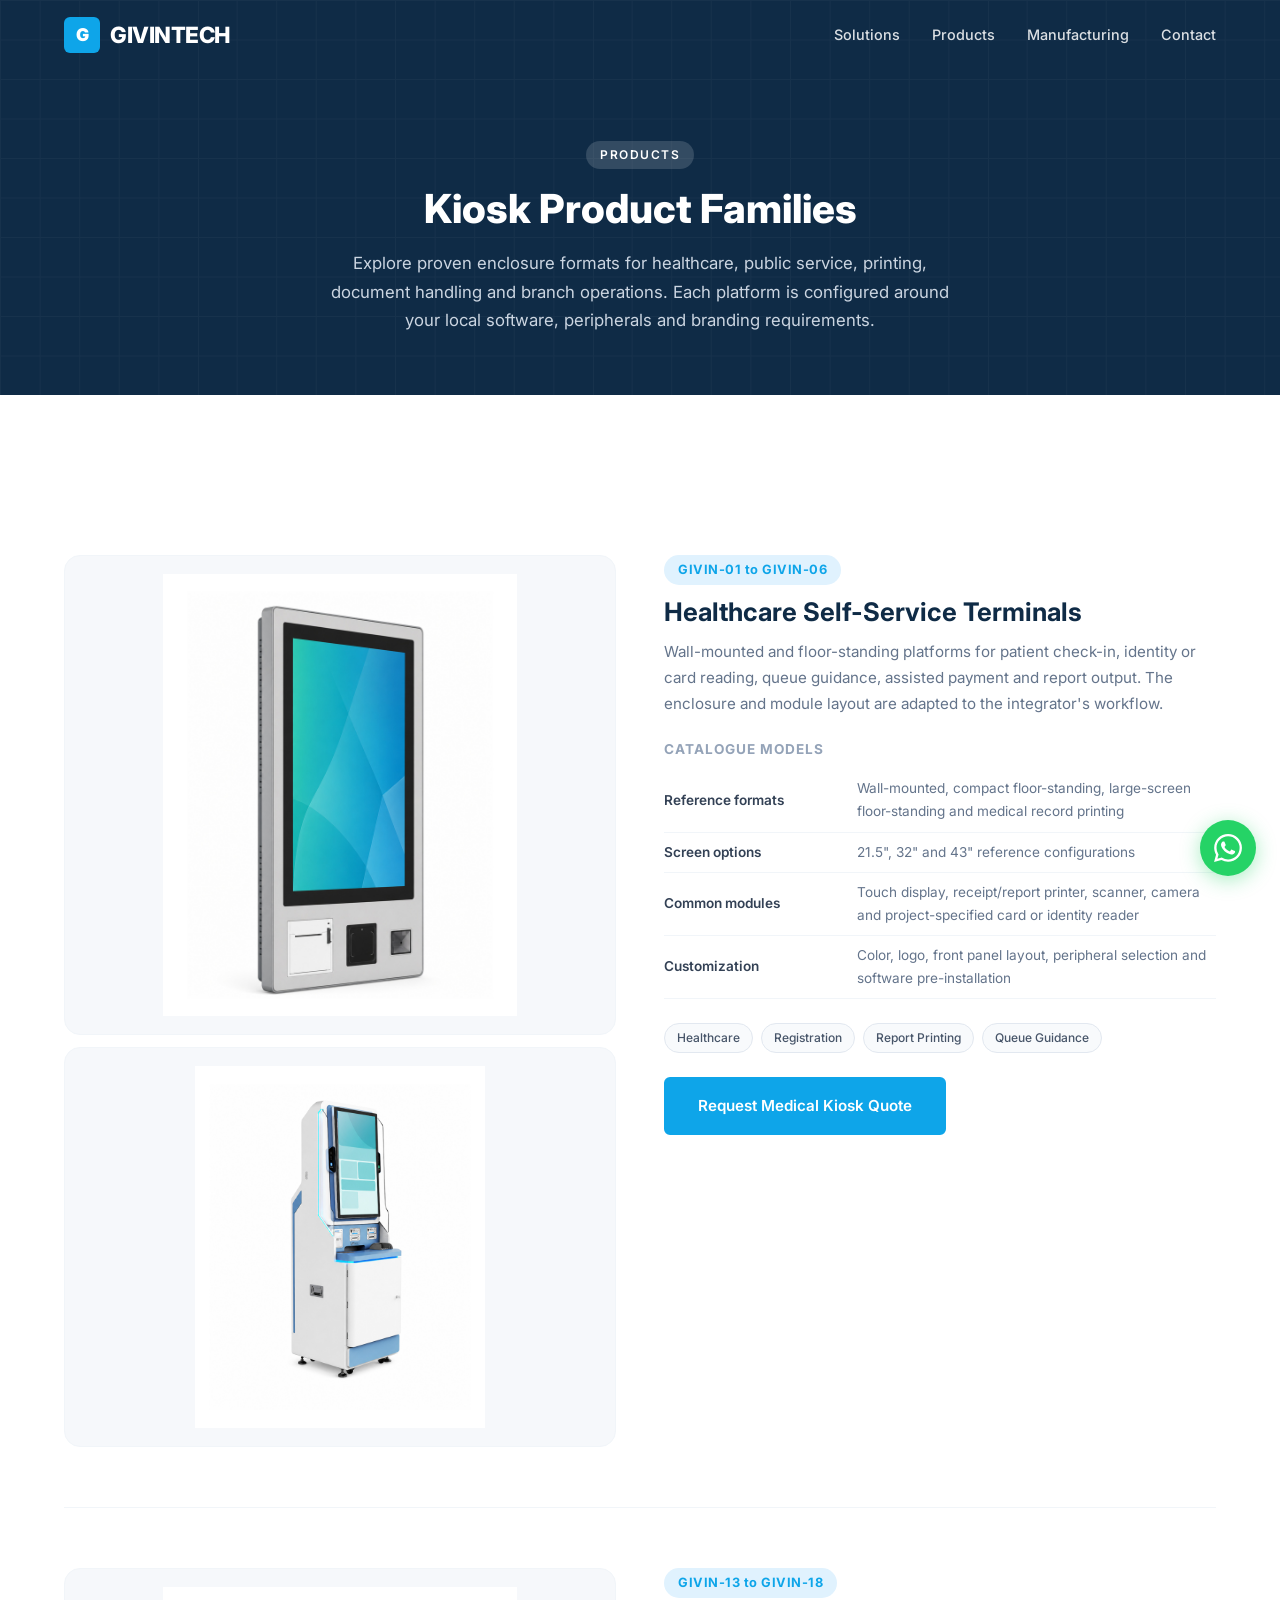
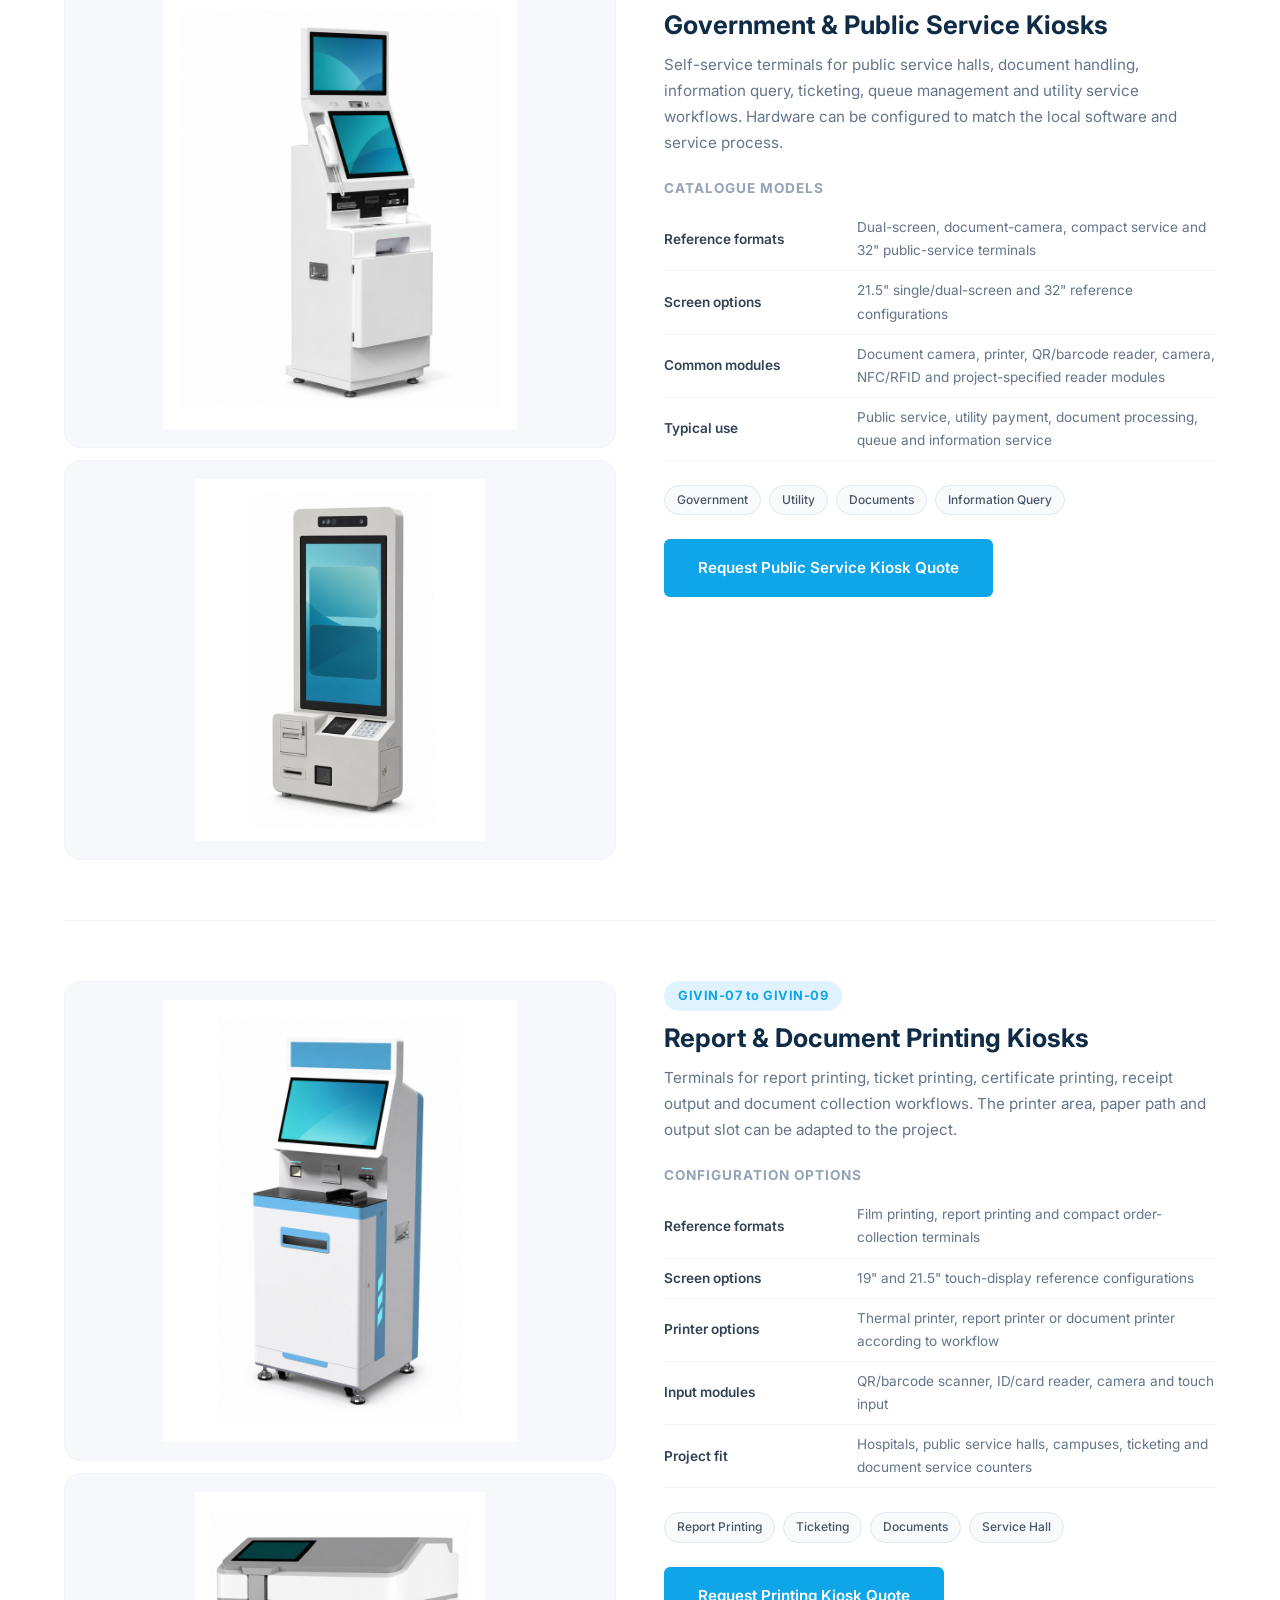
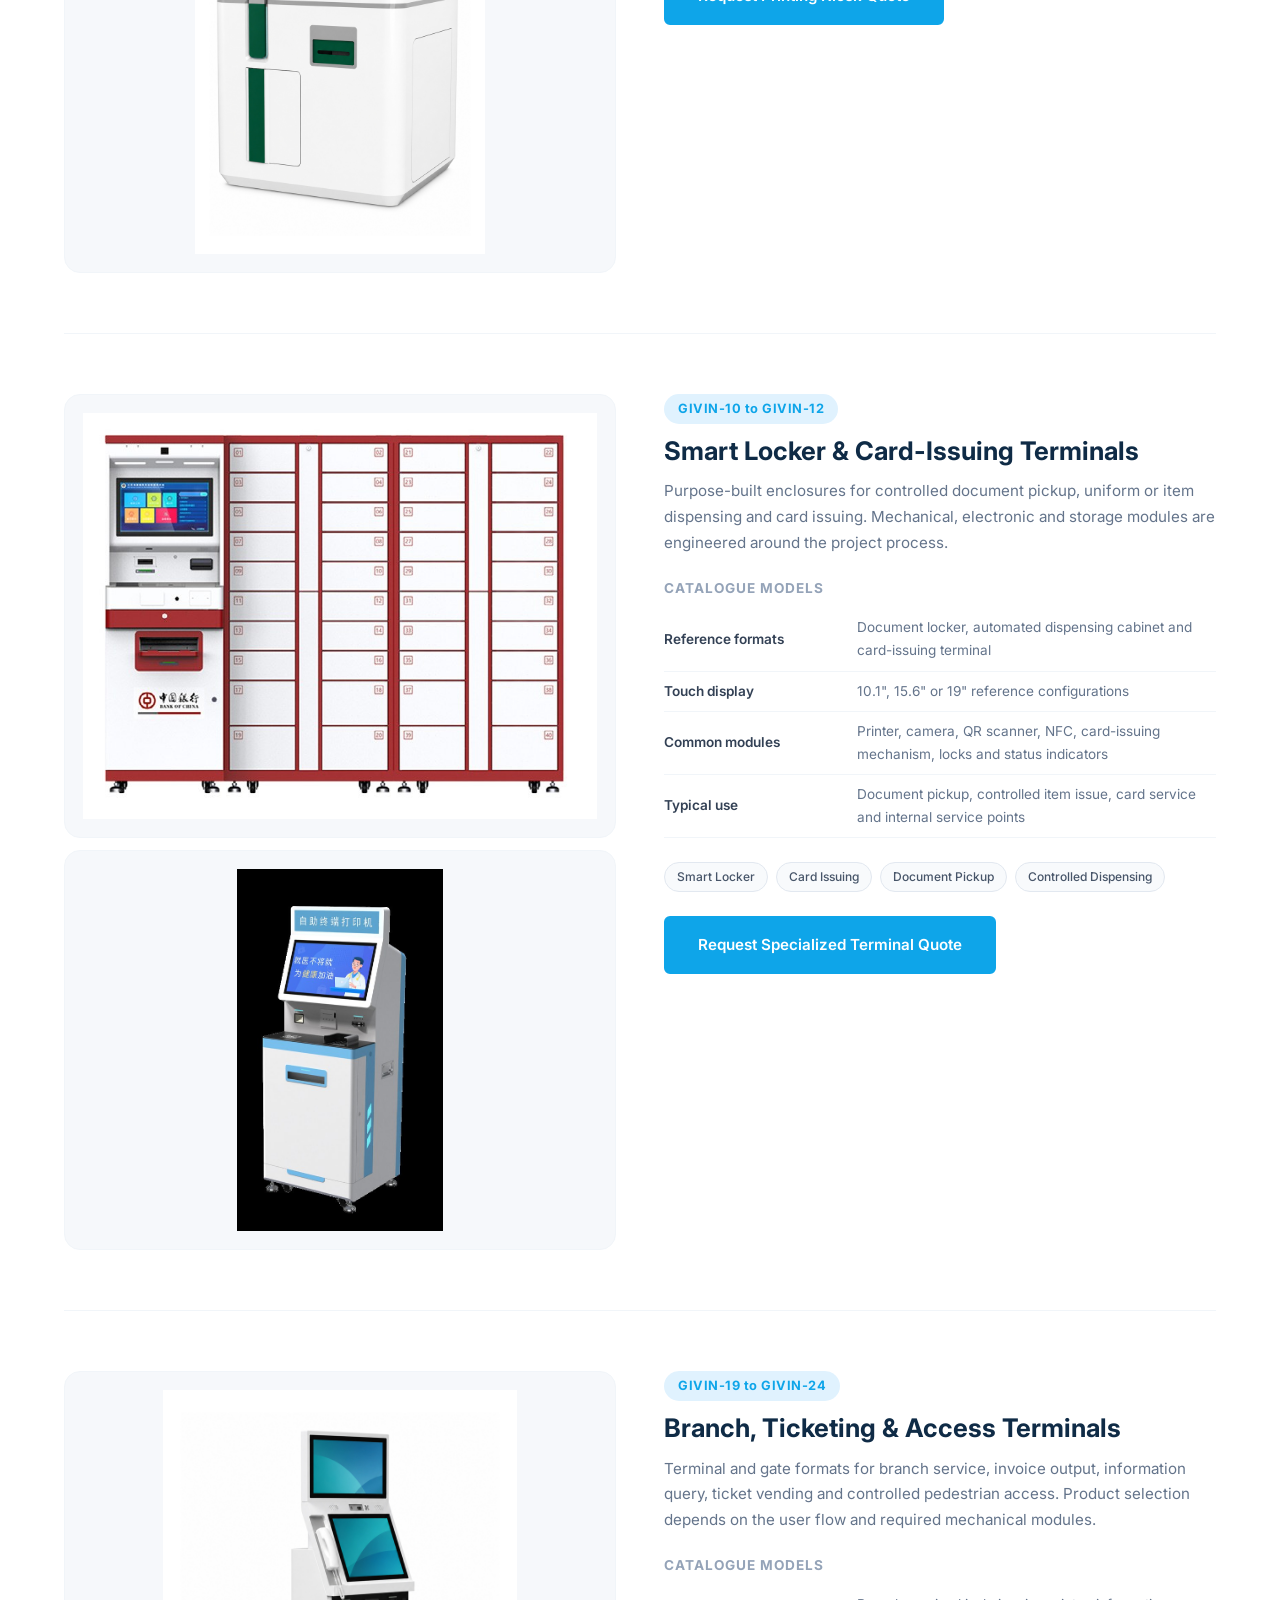
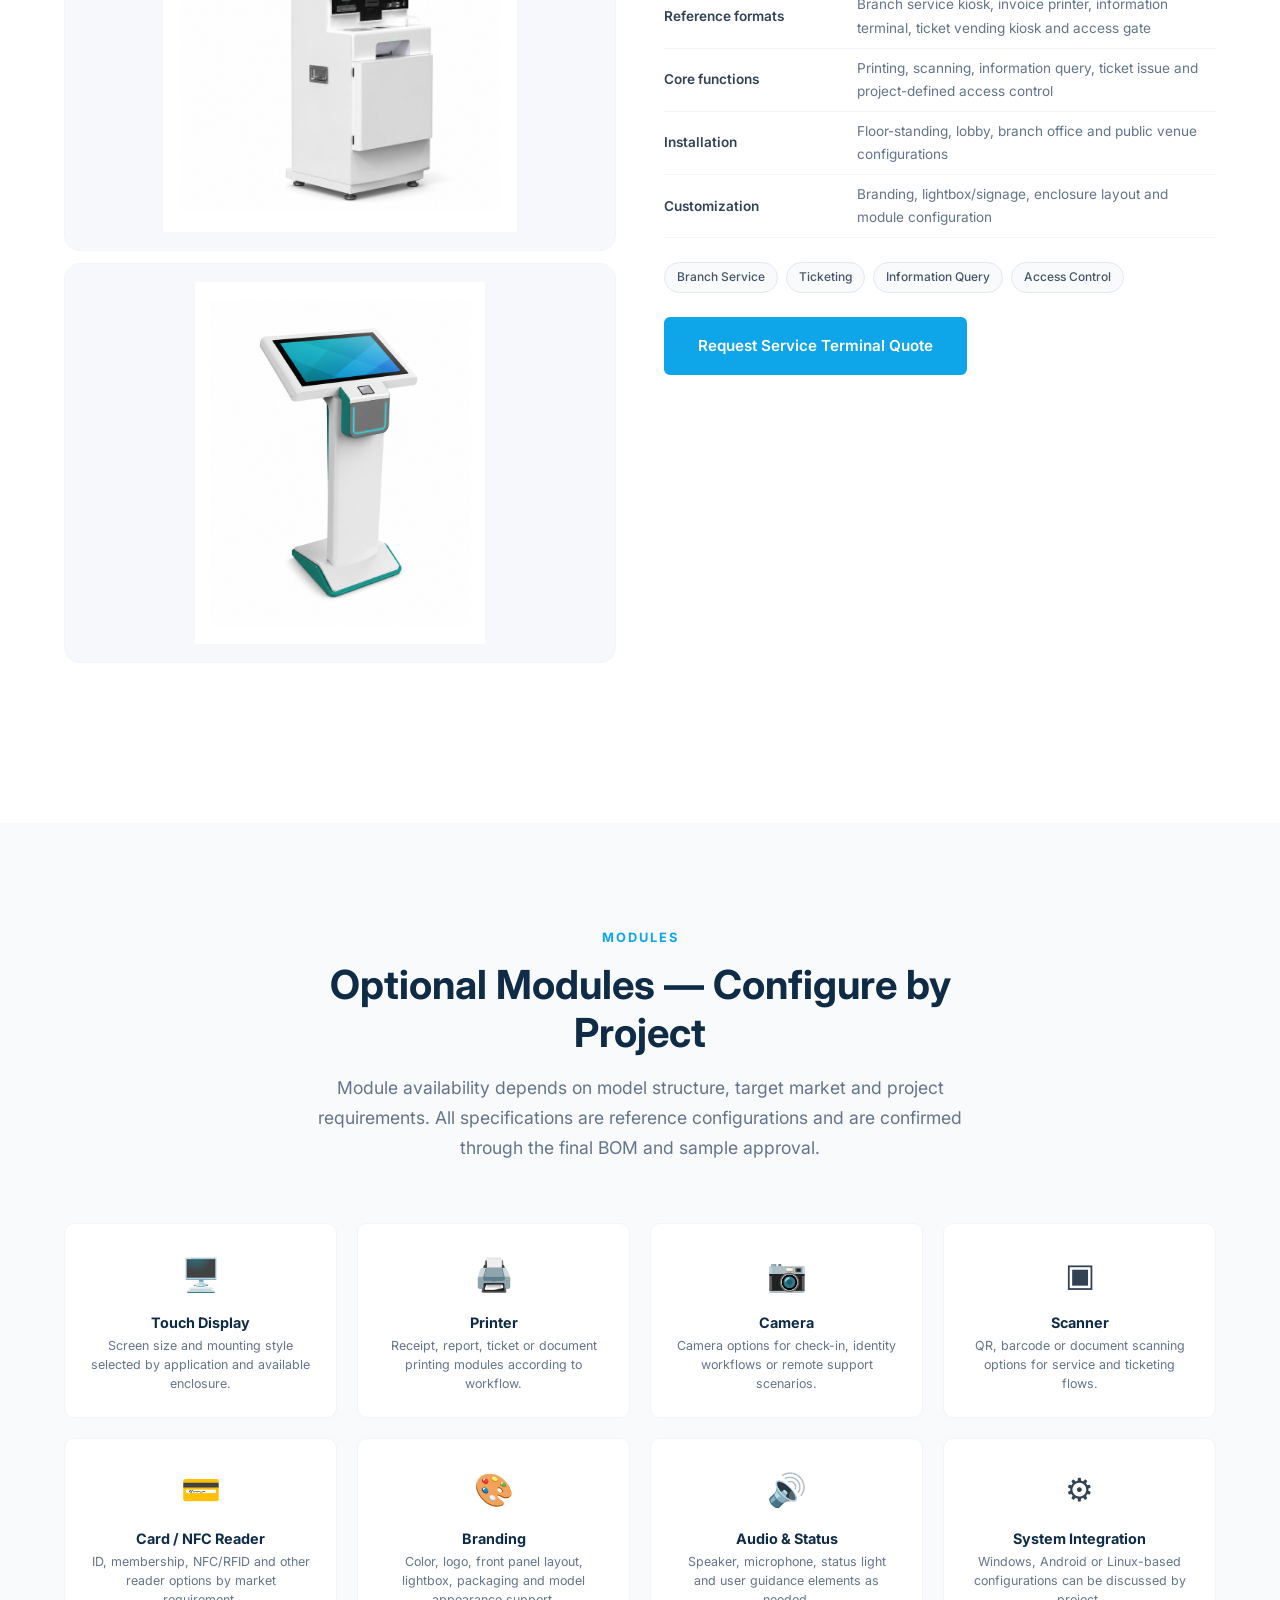
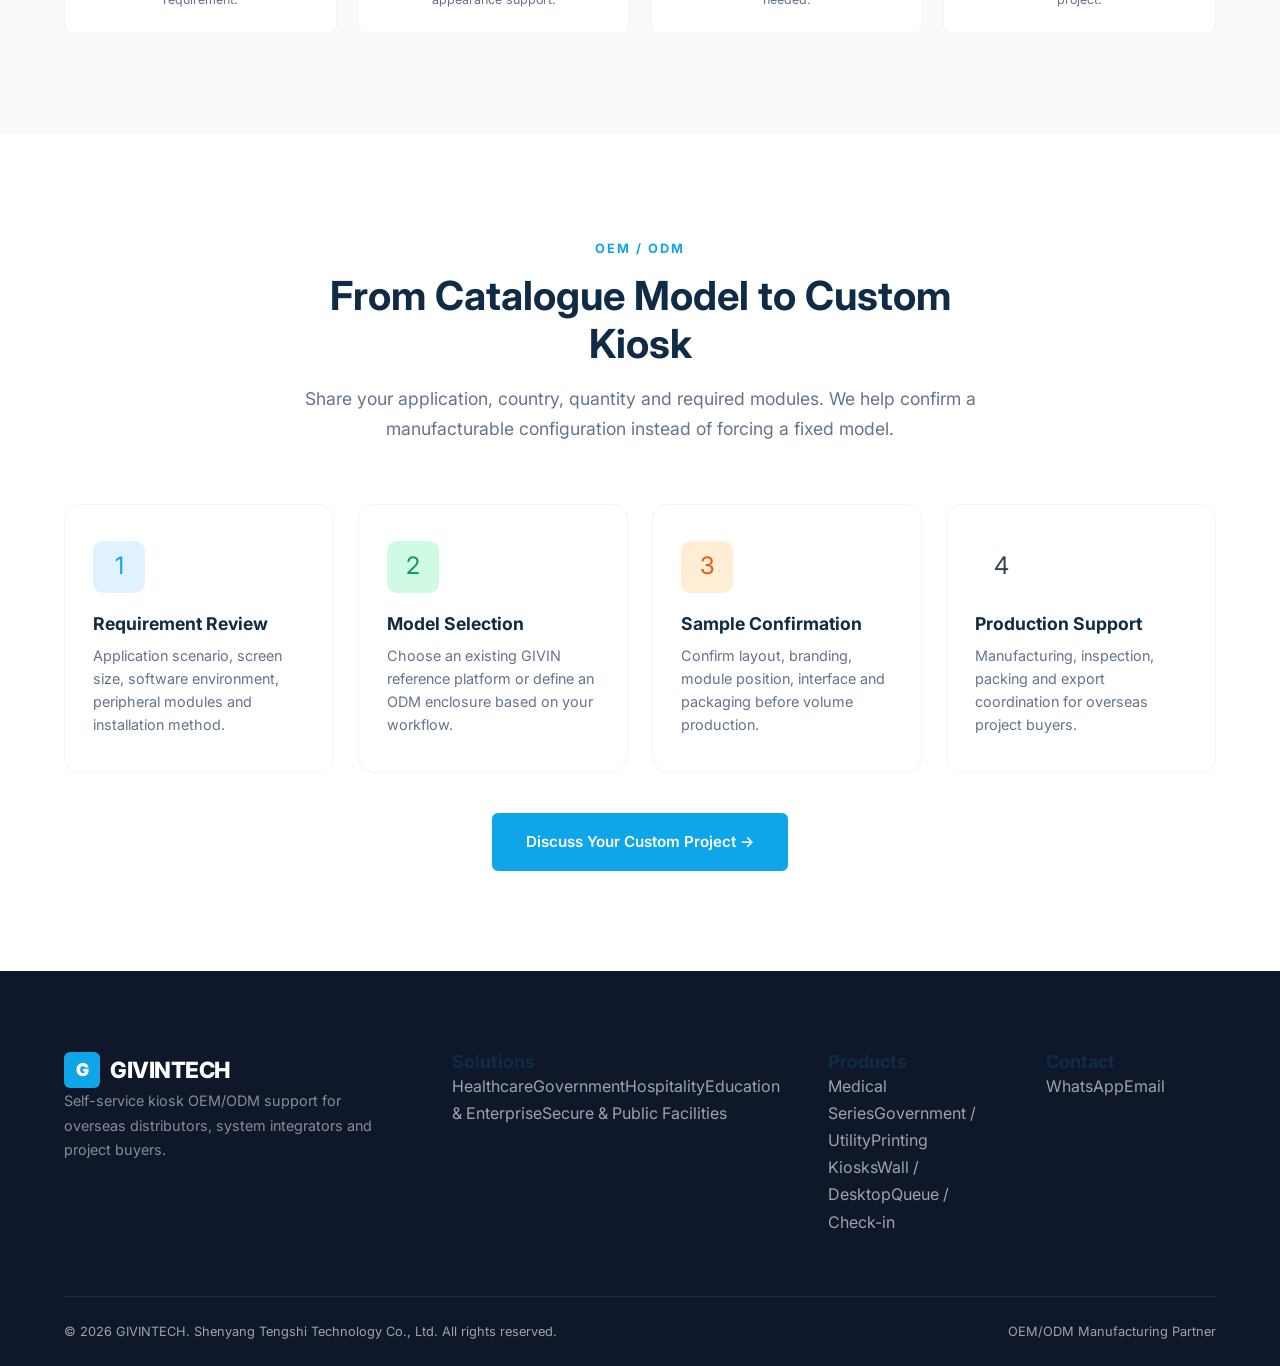
==== commit 1f42e58e: "Refresh product imagery and manufacturing showcase" ====
--- a/products.html
+++ b/products.html
@@ -10,8 +10,20 @@
   <link rel="preconnect" href="https://fonts.googleapis.com">
   <link rel="preconnect" href="https://fonts.gstatic.com" crossorigin>
   <link href="https://fonts.googleapis.com/css2?family=Inter:wght@400;500;600;700;800;900&display=swap" rel="stylesheet">
-  <link rel="stylesheet" href="css/style.css">
+  <link rel="stylesheet" href="css/style.css?v=20260825-2">
   <link rel="icon" type="image/svg+xml" href="data:image/svg+xml,<svg xmlns='http://www.w3.org/2000/svg' viewBox='0 0 32 32'><rect width='32' height='32' rx='6' fill='%230ea5e9'/><text x='50%25' y='55%25' dominant-baseline='middle' text-anchor='middle' fill='white' font-family='Arial' font-weight='900' font-size='18'>G</text></svg>">
+  <script type="application/ld+json">
+  {
+    "@context": "https://schema.org",
+    "@graph": [
+      {"@type":"Product","name":"GIVINTECH Medical Wall-Mounted Terminal","model":"GIVIN-01","image":["https://givintech.com/images/partner/print-ready/GIVIN-WALL-BJMGLZ-MGLZ-01-01.jpg"],"description":"Wall-mounted self-service terminal configurable for identification, scanning, card reading and receipt printing workflows.","brand":{"@type":"Brand","name":"GIVINTECH"}},
+      {"@type":"Product","name":"GIVINTECH Healthcare Multifunction Kiosk","model":"GIVIN-04","image":["https://givintech.com/images/partner/print-ready/GIVIN-FLOOR-INTEHEL-HL-LC01C-01.jpg"],"description":"Floor-standing healthcare kiosk platform for registration, payment-terminal mounting, receipt and report printing workflows.","brand":{"@type":"Brand","name":"GIVINTECH"}},
+      {"@type":"Product","name":"GIVINTECH Report Printing Kiosk","model":"GIVIN-08","image":["https://givintech.com/images/partner/print-ready/GIVIN-PRINT-BJMGLZ-MGLZ-08-01.jpg"],"description":"Self-service terminal configurable for reports, receipts, tickets and document output.","brand":{"@type":"Brand","name":"GIVINTECH"}},
+      {"@type":"Product","name":"GIVINTECH Government Dual-Screen Kiosk","model":"GIVIN-13","image":["https://givintech.com/images/partner/print-ready/GIVIN-RETAIL-BJMGLZ-MGLZ-19-01.jpg"],"description":"Dual-screen terminal platform for public service, document capture and information workflows.","brand":{"@type":"Brand","name":"GIVINTECH"}},
+      {"@type":"Product","name":"GIVINTECH Smart Document Locker","model":"GIVIN-10","image":["https://givintech.com/images/partner/products/smart-document-locker.jpg"],"description":"Configurable smart locker and document collection terminal for controlled issue and pickup workflows.","brand":{"@type":"Brand","name":"GIVINTECH"}}
+    ]
+  }
+  </script>
 </head>
 <body>
 
@@ -21,7 +33,7 @@
       <div class="navbar-menu">
         <a href="./#solutions">Solutions</a>
         <a href="./products.html" class="active">Products</a>
-        <a href="./#why">Why Us</a>
+        <a href="./#manufacturing">Manufacturing</a>
         <a href="./#contact">Contact</a>
       </div>
       <div class="navbar-toggle"><span></span><span></span><span></span></div>
@@ -32,7 +44,7 @@
     <div class="container">
       <span class="label">Products</span>
       <h1>Kiosk Product Families</h1>
-      <p>Choose from existing self-service terminal families or request a customized OEM/ODM model for your local application, software workflow and branding requirements.</p>
+      <p>Explore proven enclosure formats for healthcare, public service, printing, document handling and branch operations. Each platform is configured around your local software, peripherals and branding requirements.</p>
     </div>
   </section>
 
@@ -41,19 +53,19 @@
 
       <div class="product-detail" id="medical-series">
         <div class="product-detail-gallery">
-          <img src="images/prepared/product-lc01-terminal.jpg" alt="LC01 medical self-service kiosk terminal">
-          <img src="images/prepared/case-hospital-service.jpg" alt="Hospital self-service kiosk application">
-        </div>
-        <div class="product-detail-info">
-          <div class="product-detail-model">LC01 Series</div>
-          <h2>Medical Self-Service Terminals</h2>
-          <p class="product-detail-desc">Floor-standing terminals for hospital registration, queue guidance, report printing, payment-assisted workflows and information lookup. Suitable for distributors and integrators building healthcare self-service projects.</p>
-          <div class="product-detail-specs">
-            <h4>Catalogue models</h4>
-            <table><tbody>
-              <tr><td>Model names</td><td>LC01-C(32), LC01-B(32/43), LC01-21.5, LC01-43, LC01-19</td></tr>
-              <tr><td>Screen options</td><td>19", 21.5", 32" and 43" configurations available by project</td></tr>
-              <tr><td>Common modules</td><td>Touch display, receipt/report printer, scanner, camera, ID/card reader, speaker</td></tr>
+          <img src="images/partner/print-ready/GIVIN-WALL-BJMGLZ-MGLZ-01-01.jpg" alt="GIVIN-01 wall-mounted healthcare self-service terminal">
+          <img src="images/partner/print-ready/GIVIN-FLOOR-INTEHEL-HL-LC01C-01.jpg" alt="GIVIN-04 floor-standing healthcare multifunction kiosk">
+        </div>
+        <div class="product-detail-info">
+          <div class="product-detail-model">GIVIN-01 to GIVIN-06</div>
+          <h2>Healthcare Self-Service Terminals</h2>
+          <p class="product-detail-desc">Wall-mounted and floor-standing platforms for patient check-in, identity or card reading, queue guidance, assisted payment and report output. The enclosure and module layout are adapted to the integrator's workflow.</p>
+          <div class="product-detail-specs">
+            <h4>Catalogue models</h4>
+            <table><tbody>
+              <tr><td>Reference formats</td><td>Wall-mounted, compact floor-standing, large-screen floor-standing and medical record printing</td></tr>
+              <tr><td>Screen options</td><td>21.5", 32" and 43" reference configurations</td></tr>
+              <tr><td>Common modules</td><td>Touch display, receipt/report printer, scanner, camera and project-specified card or identity reader</td></tr>
               <tr><td>Customization</td><td>Color, logo, front panel layout, peripheral selection and software pre-installation</td></tr>
             </tbody></table>
           </div>
@@ -64,19 +76,19 @@
 
       <div class="product-detail" id="government-series">
         <div class="product-detail-gallery">
-          <img src="images/prepared/product-floor-kiosk-dual.jpg" alt="Government and public service kiosk terminals">
-          <img src="images/prepared/case-public-service.jpg" alt="Public service self-service terminal">
-        </div>
-        <div class="product-detail-info">
-          <div class="product-detail-model">LE / Le Series</div>
+          <img src="images/partner/print-ready/GIVIN-RETAIL-BJMGLZ-MGLZ-19-01.jpg" alt="GIVIN-13 dual-screen government service kiosk">
+          <img src="images/partner/print-ready/GIVIN-FLOOR-BJMGLZ-MGLZ-04-01.jpg" alt="GIVIN-18 public service self-service terminal">
+        </div>
+        <div class="product-detail-info">
+          <div class="product-detail-model">GIVIN-13 to GIVIN-18</div>
           <h2>Government & Public Service Kiosks</h2>
           <p class="product-detail-desc">Self-service terminals for public service halls, document handling, information query, ticketing, queue management and utility service workflows. Hardware can be configured to match the local software and service process.</p>
           <div class="product-detail-specs">
             <h4>Catalogue models</h4>
             <table><tbody>
-              <tr><td>Government series</td><td>Le10-21(21.5), LE01(21.5), Le01-19-21.5, Le04-19</td></tr>
-              <tr><td>Utility series</td><td>Le100(19), Le100(43)</td></tr>
-              <tr><td>Common modules</td><td>Printer, scanner, QR/barcode reader, ID/card reader, camera, NFC/RFID</td></tr>
+              <tr><td>Reference formats</td><td>Dual-screen, document-camera, compact service and 32" public-service terminals</td></tr>
+              <tr><td>Screen options</td><td>21.5" single/dual-screen and 32" reference configurations</td></tr>
+              <tr><td>Common modules</td><td>Document camera, printer, QR/barcode reader, camera, NFC/RFID and project-specified reader modules</td></tr>
               <tr><td>Typical use</td><td>Public service, utility payment, document processing, queue and information service</td></tr>
             </tbody></table>
           </div>
@@ -87,17 +99,18 @@
 
       <div class="product-detail" id="printing-series">
         <div class="product-detail-gallery">
-          <img src="images/prepared/product-printer-terminal.jpg" alt="Report printing self-service terminal">
-          <img src="images/prepared/case-printing-terminal.jpg" alt="Printing kiosk installed in service area">
-        </div>
-        <div class="product-detail-info">
-          <div class="product-detail-model">Le03 Series</div>
+          <img src="images/partner/print-ready/GIVIN-PRINT-BJMGLZ-MGLZ-08-01.jpg" alt="GIVIN-08 report printing self-service terminal">
+          <img src="images/partner/print-ready/GIVIN-DESKTOP-BJMGLZ-MGLZ-12-01.jpg" alt="GIVIN-07 compact document and report printing kiosk">
+        </div>
+        <div class="product-detail-info">
+          <div class="product-detail-model">GIVIN-07 to GIVIN-09</div>
           <h2>Report & Document Printing Kiosks</h2>
           <p class="product-detail-desc">Terminals for report printing, ticket printing, certificate printing, receipt output and document collection workflows. The printer area, paper path and output slot can be adapted to the project.</p>
           <div class="product-detail-specs">
             <h4>Configuration options</h4>
             <table><tbody>
-              <tr><td>Catalogue model</td><td>Le03-21.5</td></tr>
+              <tr><td>Reference formats</td><td>Film printing, report printing and compact order-collection terminals</td></tr>
+              <tr><td>Screen options</td><td>19" and 21.5" touch-display reference configurations</td></tr>
               <tr><td>Printer options</td><td>Thermal printer, report printer or document printer according to workflow</td></tr>
               <tr><td>Input modules</td><td>QR/barcode scanner, ID/card reader, camera and touch input</td></tr>
               <tr><td>Project fit</td><td>Hospitals, public service halls, campuses, ticketing and document service counters</td></tr>
@@ -110,47 +123,47 @@
 
       <div class="product-detail" id="wall-desktop-series">
         <div class="product-detail-gallery">
-          <img src="images/prepared/product-counter-service.jpg" alt="Countertop self-service kiosk terminal">
-          <img src="images/prepared/product-desktop-kiosk.jpg" alt="Desktop self-service kiosk terminal">
-        </div>
-        <div class="product-detail-info">
-          <div class="product-detail-model">Be / Te Series</div>
-          <h2>Wall-Mounted & Desktop Terminals</h2>
-          <p class="product-detail-desc">Compact terminals for reception desks, counters, lobbies, visitor registration and small service points where floor space is limited.</p>
-          <div class="product-detail-specs">
-            <h4>Catalogue models</h4>
-            <table><tbody>
-              <tr><td>Wall-mounted</td><td>Be01-21.5, Be03-21.5</td></tr>
-              <tr><td>Desktop</td><td>Te-13.3</td></tr>
-              <tr><td>Common modules</td><td>Touch display, camera, scanner, card reader, speaker and optional printer</td></tr>
-              <tr><td>Typical use</td><td>Hotel reception, visitor registration, membership service, information query</td></tr>
-            </tbody></table>
-          </div>
-          <div class="product-detail-tags"><span>Wall-Mounted</span><span>Desktop</span><span>Visitor Check-in</span><span>Hotel Reception</span></div>
-          <a href="./#contact" class="btn btn-primary">Request Compact Kiosk Quote</a>
+          <img src="images/partner/products/smart-document-locker.jpg" alt="GIVIN-10 smart document locker terminal">
+          <img src="images/partner/products/card-issuing-kiosk.jpg" alt="GIVIN-12 card issuing self-service terminal">
+        </div>
+        <div class="product-detail-info">
+          <div class="product-detail-model">GIVIN-10 to GIVIN-12</div>
+          <h2>Smart Locker & Card-Issuing Terminals</h2>
+          <p class="product-detail-desc">Purpose-built enclosures for controlled document pickup, uniform or item dispensing and card issuing. Mechanical, electronic and storage modules are engineered around the project process.</p>
+          <div class="product-detail-specs">
+            <h4>Catalogue models</h4>
+            <table><tbody>
+              <tr><td>Reference formats</td><td>Document locker, automated dispensing cabinet and card-issuing terminal</td></tr>
+              <tr><td>Touch display</td><td>10.1", 15.6" or 19" reference configurations</td></tr>
+              <tr><td>Common modules</td><td>Printer, camera, QR scanner, NFC, card-issuing mechanism, locks and status indicators</td></tr>
+              <tr><td>Typical use</td><td>Document pickup, controlled item issue, card service and internal service points</td></tr>
+            </tbody></table>
+          </div>
+          <div class="product-detail-tags"><span>Smart Locker</span><span>Card Issuing</span><span>Document Pickup</span><span>Controlled Dispensing</span></div>
+          <a href="./#contact" class="btn btn-primary">Request Specialized Terminal Quote</a>
         </div>
       </div>
 
       <div class="product-detail" id="queue-series">
         <div class="product-detail-gallery">
-          <img src="images/prepared/product-service-terminal-lineup.jpg" alt="Queue and check-in kiosk lineup">
-          <img src="images/prepared/case-station-kiosks.jpg" alt="Multiple kiosks installed in public venue">
-        </div>
-        <div class="product-detail-info">
-          <div class="product-detail-model">Queue / Check-in</div>
-          <h2>Queue, Check-In & Service Terminals</h2>
-          <p class="product-detail-desc">Self-service terminals for queue ticketing, check-in, visitor flow, public venue service and branch lobby operations. Model selection depends on screen size, printer need and installation space.</p>
-          <div class="product-detail-specs">
-            <h4>Catalogue models</h4>
-            <table><tbody>
-              <tr><td>Queue models</td><td>HEL-LC0643 queue machine(43), L10(27), L11</td></tr>
-              <tr><td>Core functions</td><td>Queue ticketing, check-in, information display, identity or QR verification</td></tr>
-              <tr><td>Installation</td><td>Floor-standing, lobby, branch office and high-traffic public venue setups</td></tr>
+          <img src="images/partner/print-ready/GIVIN-RETAIL-BJMGLZ-MGLZ-19-01.jpg" alt="GIVIN-19 branch and business hall service kiosk">
+          <img src="images/partner/print-ready/GIVIN-QUEUE-INTEHEL-L07-01.jpg" alt="GIVIN-22 information query terminal">
+        </div>
+        <div class="product-detail-info">
+          <div class="product-detail-model">GIVIN-19 to GIVIN-24</div>
+          <h2>Branch, Ticketing & Access Terminals</h2>
+          <p class="product-detail-desc">Terminal and gate formats for branch service, invoice output, information query, ticket vending and controlled pedestrian access. Product selection depends on the user flow and required mechanical modules.</p>
+          <div class="product-detail-specs">
+            <h4>Catalogue models</h4>
+            <table><tbody>
+              <tr><td>Reference formats</td><td>Branch service kiosk, invoice printer, information terminal, ticket vending kiosk and access gate</td></tr>
+              <tr><td>Core functions</td><td>Printing, scanning, information query, ticket issue and project-defined access control</td></tr>
+              <tr><td>Installation</td><td>Floor-standing, lobby, branch office and public venue configurations</td></tr>
               <tr><td>Customization</td><td>Branding, lightbox/signage, enclosure layout and module configuration</td></tr>
             </tbody></table>
           </div>
-          <div class="product-detail-tags"><span>Queue</span><span>Check-in</span><span>Public Venue</span><span>Branch Lobby</span></div>
-          <a href="./#contact" class="btn btn-primary">Request Queue Kiosk Quote</a>
+          <div class="product-detail-tags"><span>Branch Service</span><span>Ticketing</span><span>Information Query</span><span>Access Control</span></div>
+          <a href="./#contact" class="btn btn-primary">Request Service Terminal Quote</a>
         </div>
       </div>
 
@@ -162,7 +175,7 @@
       <div class="section-header">
         <span class="label">Modules</span>
         <h2>Optional Modules — Configure by Project</h2>
-        <p>Module availability depends on model structure and project requirements. We confirm the final configuration before quotation and sampling.</p>
+        <p>Module availability depends on model structure, target market and project requirements. All specifications are reference configurations and are confirmed through the final BOM and sample approval.</p>
       </div>
       <div class="module-grid">
         <div class="module-card"><div class="module-card-icon">🖥️</div><h4>Touch Display</h4><p>Screen size and mounting style selected by application and available enclosure.</p></div>
@@ -186,7 +199,7 @@
       </div>
       <div class="features-grid">
         <div class="feature-card"><div class="feature-icon blue">1</div><h3>Requirement Review</h3><p>Application scenario, screen size, software environment, peripheral modules and installation method.</p></div>
-        <div class="feature-card"><div class="feature-icon green">2</div><h3>Model Selection</h3><p>Choose an existing LC/LE/Be/Te family or define an ODM enclosure based on your workflow.</p></div>
+        <div class="feature-card"><div class="feature-icon green">2</div><h3>Model Selection</h3><p>Choose an existing GIVIN reference platform or define an ODM enclosure based on your workflow.</p></div>
         <div class="feature-card"><div class="feature-icon orange">3</div><h3>Sample Confirmation</h3><p>Confirm layout, branding, module position, interface and packaging before volume production.</p></div>
         <div class="feature-card"><div class="feature-icon red">4</div><h3>Production Support</h3><p>Manufacturing, inspection, packing and export coordination for overseas project buyers.</p></div>
       </div>
@@ -210,4 +223,3 @@
   <script src="js/main.js"></script>
 </body>
 </html>
-
--- a/css/style.css
+++ b/css/style.css
@@ -1254,7 +1254,9 @@
 .solution-image-grid img {
   border-radius: var(--radius-md);
   height: 200px;
-  object-fit: cover;
+  object-fit: contain;
+  padding: 12px;
+  background: #f6f8fb;
   width: 100%;
 }
 
@@ -1719,7 +1721,9 @@
 .product-catalog-image img {
   width: 100%;
   height: 100%;
-  object-fit: cover;
+  object-fit: contain;
+  padding: 18px;
+  background: #f6f8fb;
   transition: var(--transition-slow);
 }
 
@@ -1916,7 +1920,9 @@
   width: 100%;
   border-radius: var(--radius-lg);
   border: 1px solid var(--gray-100);
-  object-fit: cover;
+  object-fit: contain;
+  padding: 18px;
+  background: #f6f8fb;
   max-height: 400px;
 }
 
@@ -2074,6 +2080,171 @@
 @media (max-width: 480px) {
   .module-grid {
     grid-template-columns: 1fr;
+  }
+}
+
+/* --- Manufacturing Capability --- */
+.manufacturing-section {
+  background: linear-gradient(180deg, #ffffff 0%, #f7fafc 100%);
+}
+
+.manufacturing-layout {
+  display: grid;
+  grid-template-columns: minmax(0, 1.25fr) minmax(320px, 0.75fr);
+  gap: 48px;
+  align-items: start;
+}
+
+.manufacturing-gallery {
+  display: grid;
+  grid-template-columns: repeat(2, minmax(0, 1fr));
+  gap: 14px;
+  min-width: 0;
+}
+
+.manufacturing-photo {
+  position: relative;
+  overflow: hidden;
+  min-height: 190px;
+  margin: 0;
+  border-radius: var(--radius-lg);
+  background: var(--gray-100);
+  box-shadow: var(--shadow-sm);
+}
+
+.manufacturing-photo-wide {
+  grid-column: 1 / -1;
+  min-height: 310px;
+}
+
+.manufacturing-photo img {
+  width: 100%;
+  height: 100%;
+  position: absolute;
+  inset: 0;
+  object-fit: cover;
+  transition: transform 0.4s ease;
+}
+
+.manufacturing-photo:hover img {
+  transform: scale(1.035);
+}
+
+.manufacturing-photo figcaption {
+  position: absolute;
+  left: 12px;
+  bottom: 12px;
+  z-index: 1;
+  padding: 7px 11px;
+  border-radius: 999px;
+  color: #fff;
+  background: rgba(15, 31, 51, 0.8);
+  font-size: 0.78rem;
+  font-weight: 700;
+  backdrop-filter: blur(5px);
+}
+
+.manufacturing-copy {
+  position: sticky;
+  top: 108px;
+  min-width: 0;
+  max-width: 100%;
+  box-sizing: border-box;
+  padding: 32px;
+  border: 1px solid var(--gray-200);
+  border-radius: var(--radius-xl);
+  background: #fff;
+  box-shadow: var(--shadow-md);
+}
+
+.manufacturing-copy h3 {
+  margin: 8px 0 24px;
+  font-size: 1.75rem;
+}
+
+.manufacturing-steps {
+  display: grid;
+  gap: 18px;
+  margin: 0 0 24px;
+  padding: 0;
+  list-style: none;
+  counter-reset: production-step;
+}
+
+.manufacturing-steps li {
+  position: relative;
+  min-height: 44px;
+  padding-left: 54px;
+  counter-increment: production-step;
+}
+
+.manufacturing-steps li::before {
+  content: counter(production-step);
+  position: absolute;
+  left: 0;
+  top: 0;
+  display: grid;
+  width: 36px;
+  height: 36px;
+  place-items: center;
+  border-radius: 50%;
+  color: #fff;
+  background: var(--accent);
+  font-weight: 800;
+}
+
+.manufacturing-steps strong,
+.manufacturing-steps span {
+  display: block;
+}
+
+.manufacturing-steps span {
+  margin-top: 3px;
+  color: var(--gray-600);
+  font-size: 0.9rem;
+  line-height: 1.55;
+}
+
+.manufacturing-note {
+  margin: 0 0 24px;
+  padding: 14px 16px;
+  border-left: 3px solid var(--accent);
+  background: var(--accent-light);
+  color: var(--gray-700);
+  font-size: 0.88rem;
+  line-height: 1.55;
+}
+
+@media (max-width: 992px) {
+  .manufacturing-layout {
+    grid-template-columns: 1fr;
+  }
+
+  .manufacturing-copy {
+    position: static;
+  }
+}
+
+@media (max-width: 600px) {
+  .manufacturing-layout,
+  .manufacturing-gallery,
+  .manufacturing-copy {
+    width: 100%;
+    min-width: 0;
+  }
+
+  .manufacturing-gallery {
+    grid-template-columns: 1fr;
+  }
+
+  .manufacturing-photo,
+  .manufacturing-photo-wide {
+    grid-column: auto;
+    min-height: 230px;
+  }
+
+  .manufacturing-copy {
+    padding: 24px 20px;
   }
 }
 
